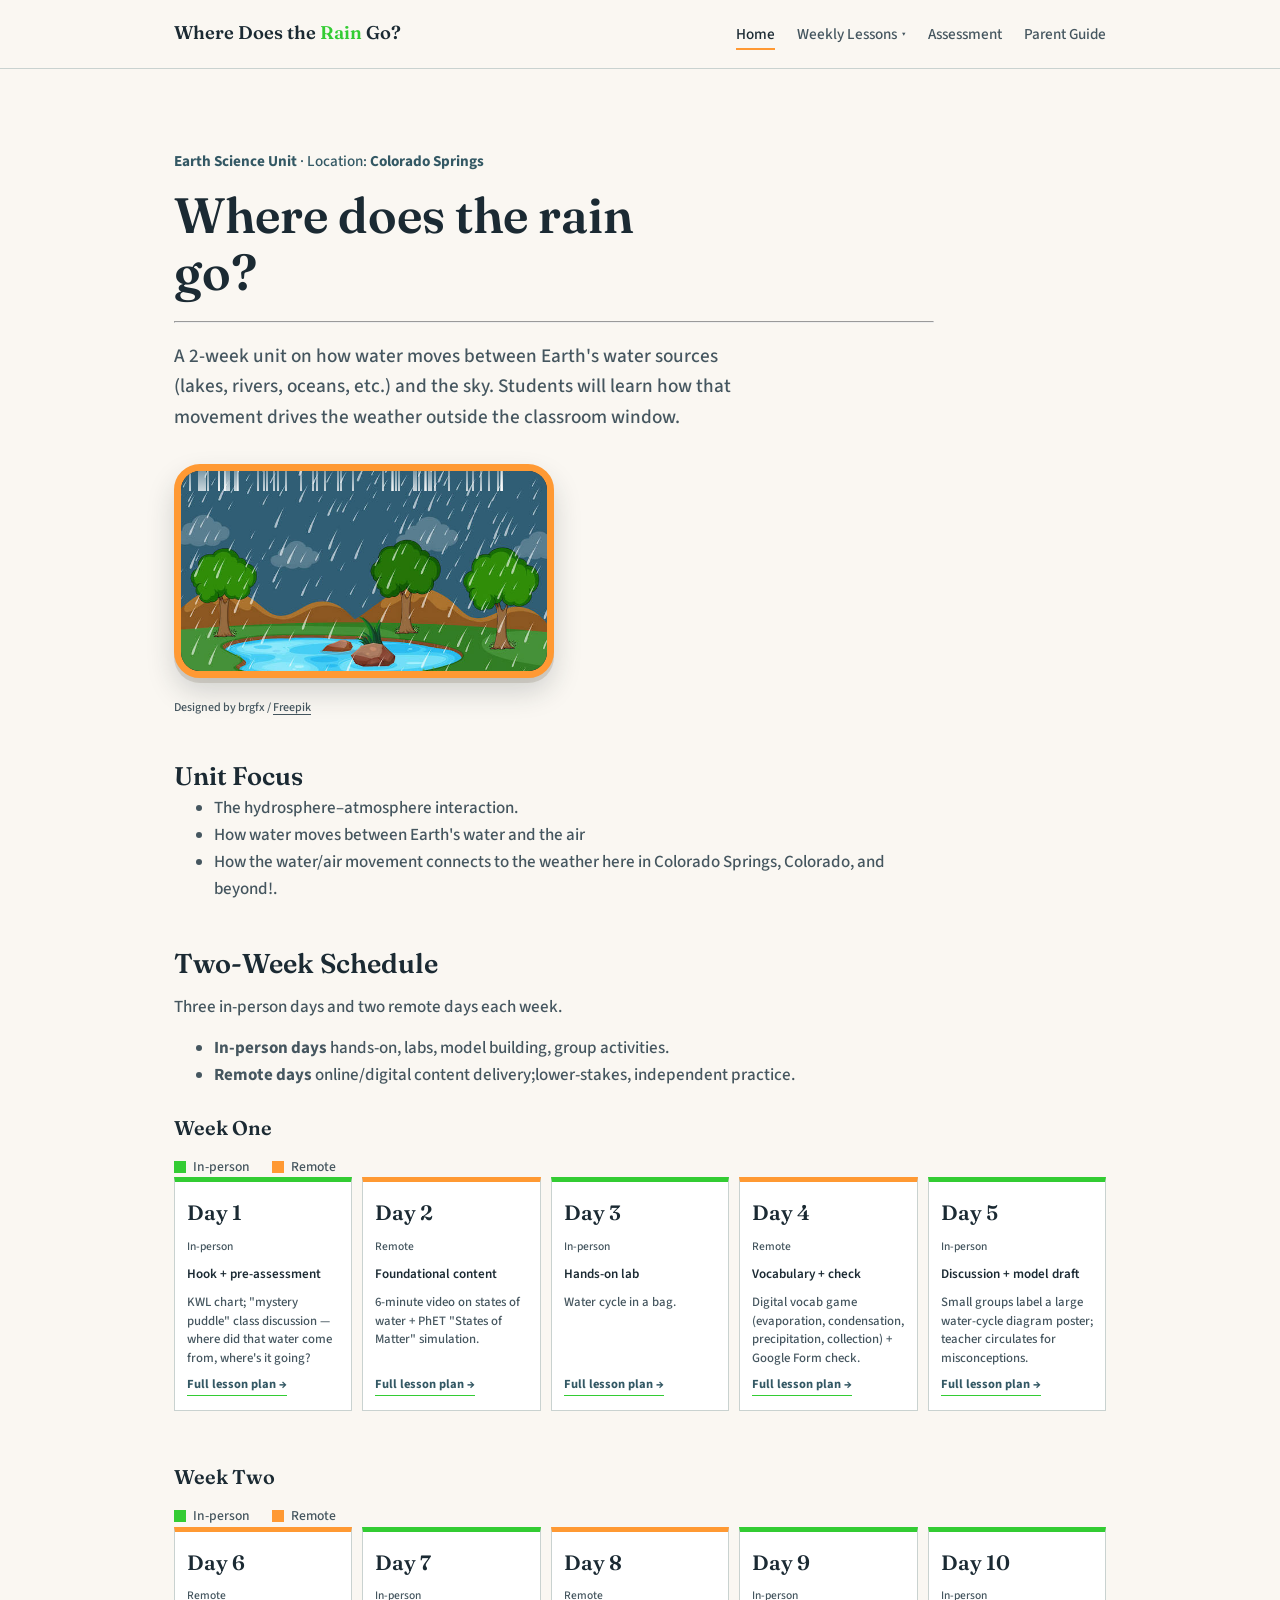
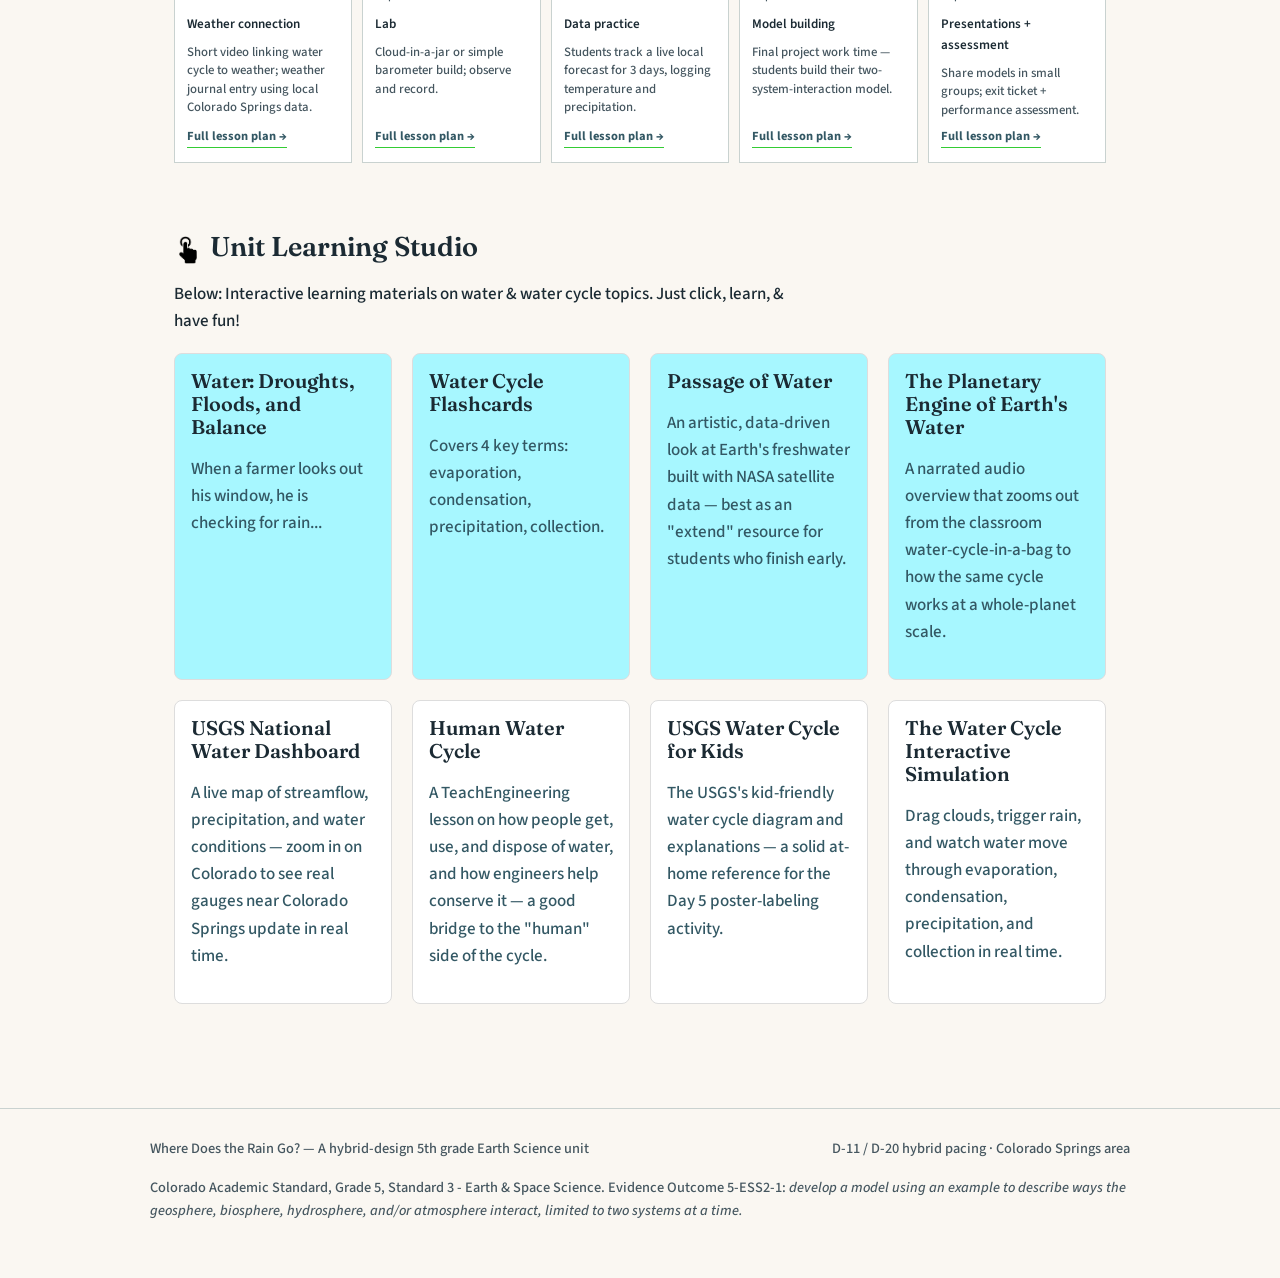
==== index.html @ 2dbe8daa "Update index.html" ====
<!DOCTYPE html>
<html lang="en">
<head>
<meta charset="UTF-8">
<meta name="viewport" content="width=device-width, initial-scale=1.0">
<title>Where Does the Rain Go? · 5th Grade Earth Science Unit</title>
<meta name="description" content="A two-week hybrid 5th grade Earth science unit on the water cycle and weather, built for Colorado Springs classrooms.">
<link rel="stylesheet" href="style.css">
</head>
<body>

<header class="site-header">
  <div class="wrap">
    <a class="mark" href="index.html">Where Does the <span>Rain</span> Go?</a>
    <nav class="site-nav">
      <a href="index.html" aria-current="page">Home</a>
      <details class="nav-dropdown">
        <summary>Weekly Lessons</summary>
        <div class="dropdown-menu">
          <a href="day1-lesson.html">Day 1</a>
          <a href="day2-lesson.html">Day 2</a>
          <a href="day3-lesson.html">Day 3</a>
          <a href="day4-lesson.html">Day 4</a>
          <a href="day5-lesson.html">Day 5</a>
          <a href="day6-lesson.html">Day 6</a>
          <a href="day7-lesson.html">Day 7</a>
          <a href="day8-lesson.html">Day 8</a>
          <a href="day9-lesson.html">Day 9</a>
          <a href="day10-lesson.html">Day 10</a>
        </div>
      </details>
      <a href="assessment.html">Assessment</a>
      <a href="parent-guide.html">Parent Guide</a>
    </nav>
  </div>
</header>
<main>
  <div class="hero">
    <p class="eyebrow"><b>Earth Science Unit</b> · Location: <b>Colorado Springs</b></p>
    <h1>Where does the rain go?</h1><hr>
    <p class="lede">A 2-week unit on how water moves between Earth's water sources (lakes, rivers, oceans, etc.) and the sky. Students will learn how that movement drives the weather outside the classroom window.</p>
  </div>
  <div class="hero-flex">
    <div class="rain-scene" role="img" aria-label="Illustration of a rainy pond scene with trees">
      <img src="assets/rain-pond-scene.jpg" alt="Illustration of rain falling over a pond surrounded by trees and hills">
      <div class="drops">
        <span class="drop" style="left:32.4%; animation-duration:0.93s; animation-delay:0.3s;"></span>
        <span class="drop" style="left:7.2%; animation-duration:0.78s; animation-delay:1.07s;"></span>
        <span class="drop" style="left:5.8%; animation-duration:0.62s; animation-delay:1.01s;"></span>
        <span class="drop" style="left:43.4%; animation-duration:0.65s; animation-delay:0.14s;"></span>
        <span class="drop" style="left:42.5%; animation-duration:0.66s; animation-delay:1.65s;"></span>
        <span class="drop" style="left:22.3%; animation-duration:1.07s; animation-delay:1.25s;"></span>
        <span class="drop" style="left:57.7%; animation-duration:1.09s; animation-delay:0.79s;"></span>
        <span class="drop" style="left:4.7%; animation-duration:0.74s; animation-delay:1.72s;"></span>
        <span class="drop" style="left:14.4%; animation-duration:0.75s; animation-delay:0.24s;"></span>
        <span class="drop" style="left:81.6%; animation-duration:0.89s; animation-delay:0.36s;"></span>
        <span class="drop" style="left:63.9%; animation-duration:0.87s; animation-delay:0.74s;"></span>
        <span class="drop" style="left:6.3%; animation-duration:0.7s; animation-delay:0.12s;"></span>
        <span class="drop" style="left:68.0%; animation-duration:0.76s; animation-delay:0.86s;"></span>
        <span class="drop" style="left:58.6%; animation-duration:0.75s; animation-delay:0.91s;"></span>
        <span class="drop" style="left:79.4%; animation-duration:0.72s; animation-delay:1.4s;"></span>
        <span class="drop" style="left:57.4%; animation-duration:1.04s; animation-delay:1.05s;"></span>
        <span class="drop" style="left:72.9%; animation-duration:1.09s; animation-delay:0.58s;"></span>
        <span class="drop" style="left:11.8%; animation-duration:0.98s; animation-delay:0.84s;"></span>
        <span class="drop" style="left:15.2%; animation-duration:0.62s; animation-delay:0.98s;"></span>
        <span class="drop" style="left:66.8%; animation-duration:0.89s; animation-delay:1.53s;"></span>
        <span class="drop" style="left:87.5%; animation-duration:0.95s; animation-delay:0.63s;"></span>
        <span class="drop" style="left:59.4%; animation-duration:0.83s; animation-delay:1.16s;"></span>
        <span class="drop" style="left:84.0%; animation-duration:0.84s; animation-delay:1.89s;"></span>
        <span class="drop" style="left:66.4%; animation-duration:0.95s; animation-delay:0.12s;"></span>
        <span class="drop" style="left:64.7%; animation-duration:1.01s; animation-delay:1.99s;"></span>
        <span class="drop" style="left:28.5%; animation-duration:0.93s; animation-delay:0.77s;"></span>
        <span class="drop" style="left:2.3%; animation-duration:0.68s; animation-delay:0.92s;"></span>
        <span class="drop" style="left:11.7%; animation-duration:0.98s; animation-delay:0.12s;"></span>
        <span class="drop" style="left:12.9%; animation-duration:0.8s; animation-delay:0.5s;"></span>
        <span class="drop" style="left:87.1%; animation-duration:0.82s; animation-delay:0.16s;"></span>
        <span class="drop" style="left:54.9%; animation-duration:1.01s; animation-delay:1.77s;"></span>
        <span class="drop" style="left:86.4%; animation-duration:0.81s; animation-delay:0.56s;"></span>
        <span class="drop" style="left:35.9%; animation-duration:1.08s; animation-delay:1.77s;"></span>
        <span class="drop" style="left:15.1%; animation-duration:0.72s; animation-delay:0.35s;"></span>
        <span class="drop" style="left:23.3%; animation-duration:0.89s; animation-delay:0.97s;"></span>
        <span class="drop" style="left:26.3%; animation-duration:0.81s; animation-delay:0.01s;"></span>
        <span class="drop" style="left:36.9%; animation-duration:1.08s; animation-delay:1.13s;"></span>
        <span class="drop" style="left:69.0%; animation-duration:0.91s; animation-delay:1.03s;"></span>
        <span class="drop" style="left:67.6%; animation-duration:1.05s; animation-delay:0.11s;"></span>
        <span class="drop" style="left:78.0%; animation-duration:1.0s; animation-delay:1.75s;"></span>
        <span class="drop" style="left:39.2%; animation-duration:0.65s; animation-delay:0.8s;"></span>
        <span class="drop" style="left:63.4%; animation-duration:0.63s; animation-delay:0.12s;"></span>
        <span class="drop" style="left:20.9%; animation-duration:0.77s; animation-delay:0.32s;"></span>
        <span class="drop" style="left:5.3%; animation-duration:0.68s; animation-delay:0.0s;"></span>
        <span class="drop" style="left:10.1%; animation-duration:0.61s; animation-delay:0.73s;"></span>
        <span class="drop" style="left:87.4%; animation-duration:0.67s; animation-delay:1.23s;"></span>
        <span class="drop" style="left:25.2%; animation-duration:0.78s; animation-delay:0.69s;"></span>
        <span class="drop" style="left:12.3%; animation-duration:1.1s; animation-delay:1.7s;"></span>
        <span class="drop" style="left:46.6%; animation-duration:0.64s; animation-delay:0.97s;"></span>
        <span class="drop" style="left:10.2%; animation-duration:0.73s; animation-delay:0.69s;"></span>
      </div>
    </div>
    <p class="scene-credit">Designed by brgfx / <a href="https://www.freepik.com" target="_blank" rel="noopener">Freepik</a></p>

<div class="focus-content">
  <h2>Unit Focus</h2>
  <ul class="section-lede">
    <li>The hydrosphere–atmosphere interaction.</li>
    <li>How water moves between Earth's water and the air</li>
    <li>How the water/air movement connects to the weather here in Colorado Springs, Colorado, and beyond!.</li>
  </ul>
</div>
  <section id="schedule">
    <h2>Two-Week Schedule</h2>
    <div class="focus-content">
  <p class="section-lede">Three in-person days and two remote days each week.</p>
  <ul class="section-lede">
    <li><strong>In-person days</strong> hands-on, labs, model building, group activities.</li>
    <li><strong>Remote days</strong> online/digital content delivery;lower-stakes, independent practice.</li>
  </ul>
</div>
    <div class="weeks">
      <div><br>
       <h3>Week One</h3>
                  <div class="legend">
           <span><span class="swatch in-person"></span> In-person</span>
           <span><span class="swatch remote"></span> Remote</span>
          </div>
        <div class="week-row">
          <div class="day-card in-person">
            <span class="day-num">Day 1</span>
            <span class="day-mode">In-person</span>
            <span class="day-focus">Hook + pre-assessment</span>
            <span class="day-activity">KWL chart; "mystery puddle" class discussion — where did that water come from, where's it going?</span>
            <a class="day-link" href="day1-lesson.html"><b>Full lesson plan →</b></a>
          </div>

          <div class="day-card remote">
            <span class="day-num">Day 2</span>
            <span class="day-mode">Remote</span>
            <span class="day-focus">Foundational content</span>
            <span class="day-activity">6-minute video on states of water + PhET "States of Matter" simulation.</span>
            <a class="day-link" href="day2-lesson.html"><b>Full lesson plan →</b></a>
          </div>

          <div class="day-card in-person">
            <span class="day-num">Day 3</span>
            <span class="day-mode">In-person</span>
            <span class="day-focus">Hands-on lab</span>
            <span class="day-activity">Water cycle in a bag.</span>
            <a class="day-link" href="day3-lesson.html"><b>Full lesson plan →</b></a>
          </div>

          <div class="day-card remote">
            <span class="day-num">Day 4</span>
            <span class="day-mode">Remote</span>
            <span class="day-focus">Vocabulary + check</span>
            <span class="day-activity">Digital vocab game (evaporation, condensation, precipitation, collection) + Google Form check.</span>
            <a class="day-link" href="day4-lesson.html"><b>Full lesson plan →</b></a>
          </div>

          <div class="day-card in-person">
            <span class="day-num">Day 5</span>
            <span class="day-mode">In-person</span>
            <span class="day-focus">Discussion + model draft</span>
            <span class="day-activity">Small groups label a large water-cycle diagram poster; teacher circulates for misconceptions.</span>
            <a class="day-link" href="day5-lesson.html"><b>Full lesson plan →</b></a>
          </div>
        </div>
      </div>
      <div><br>
       <h3>Week Two</h3>
                  <div class="legend">
           <span><span class="swatch in-person"></span> In-person</span>
           <span><span class="swatch remote"></span> Remote</span>
          </div>
        <div class="week-row">
          <div class="day-card remote">
            <span class="day-num">Day 6</span>
            <span class="day-mode">Remote</span>
            <span class="day-focus">Weather connection</span>
            <span class="day-activity">Short video linking water cycle to weather; weather journal entry using local Colorado Springs data.</span>
            <a class="day-link" href="day6-lesson.html"><b>Full lesson plan →</b></a>
          </div>

          <div class="day-card in-person">
            <span class="day-num">Day 7</span>
            <span class="day-mode">In-person</span>
            <span class="day-focus">Lab</span>
            <span class="day-activity">Cloud-in-a-jar or simple barometer build; observe and record.</span>
            <a class="day-link" href="day7-lesson.html"><b>Full lesson plan →</b></a>
          </div>

          <div class="day-card remote">
            <span class="day-num">Day 8</span>
            <span class="day-mode">Remote</span>
            <span class="day-focus">Data practice</span>
            <span class="day-activity">Students track a live local forecast for 3 days, logging temperature and precipitation.</span>
            <a class="day-link" href="day8-lesson.html"><b>Full lesson plan →</b></a>
          </div>

          <div class="day-card in-person">
            <span class="day-num">Day 9</span>
            <span class="day-mode">In-person</span>
            <span class="day-focus">Model building</span>
            <span class="day-activity">Final project work time — students build their two-system-interaction model.</span>
            <a class="day-link" href="day9-lesson.html"><b>Full lesson plan →</b></a>
          </div>

          <div class="day-card in-person">
            <span class="day-num">Day 10</span>
            <span class="day-mode">In-person</span>
            <span class="day-focus">Presentations + assessment</span>
            <span class="day-activity">Share models in small groups; exit ticket + performance assessment.</span>
            <a class="day-link" href="day10-lesson.html"><b>Full lesson plan →</b></a>
          </div>
        </div>
      </div>
    </div>
  </section>
  <section>
<h2><img src="assets/icons8-interactive-67.png" alt="" width="28" height="28" style="vertical-align:middle; margin-right:8px;">Unit Learning Studio</h2>
<p>Below: Interactive learning materials on water & water cycle topics. Just click, learn, & have fun!</p> 
  <div class="card-grid" style="margin-top:18px;">  
    <a class="card" href="https://artsandculture.google.com/story/xQWBUJYaNHGDDA" target="_blank" rel="noopener" style="text-decoration:none; background:#A7F7FF;">
      <h3>Water: Droughts, Floods, and Balance</h3>
      <p>When a farmer looks out his window, he is checking for rain...</p>
    </a>
    <a class="card" href="https://notebooklm.link.google/dUeSIVWXXrp4" target="_blank" rel="noopener" style="text-decoration:none; background:#A7F7FF;">
      <h3>Water Cycle Flashcards</h3>
      <p>Covers 4 key terms: evaporation, condensation, precipitation, collection.</p>
    </a>
    <a class="card" href="https://artsandculture.google.com/experiment/passage-of-water/dAElpEyEjuE9XQ?hl=en" target="_blank" rel="noopener" style="text-decoration:none; background:#A7F7FF;">
      <h3>Passage of Water</h3>
      <p>An artistic, data-driven look at Earth's freshwater built with NASA satellite data — best as an "extend" resource for students who finish early.</p>
    </a>
    <a class="card" href="https://notebooklm.link.google/iQnkqJPyMonR" target="_blank" rel="noopener" style="text-decoration:none; background:#A7F7FF;">
     <h3>The Planetary Engine of Earth's Water</h3>
     <p>A narrated audio overview that zooms out from the classroom water-cycle-in-a-bag to how the same cycle works at a whole-planet scale.</p>
    </a>
    <a class="card" href="https://dashboard.waterdata.usgs.gov/" target="_blank" rel="noopener" style="text-decoration:none; background:;">
      <h3>USGS National Water Dashboard</h3>
      <p>A live map of streamflow, precipitation, and water conditions — zoom in on Colorado to see real gauges near Colorado Springs update in real time.</p>
    </a>
        <a class="card" href="https://www.teachengineering.org/lessons/cub_humanwatercycle_lesson01" target="_blank" rel="noopener" style="text-decoration:none; background:;">
      <h3>Human Water Cycle</h3>
      <p>A TeachEngineering lesson on how people get, use, and dispose of water, and how engineers help conserve it — a good bridge to the "human" side of the cycle.</p>
    </a>
        <a class="card" href="https://water.usgs.gov/edu/watercycle-kids-beg.html" target="_blank" rel="noopener" style="text-decoration:none; background:;">
      <h3>USGS Water Cycle for Kids</h3>
      <p>The USGS's kid-friendly water cycle diagram and explanations — a solid at-home reference for the Day 5 poster-labeling activity.</p>
    </a>
        <a class="card" href="https://kiwibee.io/en/simulations/the-water-cycle-simulation" target="_blank" rel="noopener" style="text-decoration:none; background:;">
      <h3>The Water Cycle Interactive Simulation</h3>
      <p>Drag clouds, trigger rain, and watch water move through evaporation, condensation, precipitation, and collection in real time.</p>
    </a>
  </div>
</section>
</main>
<footer class="site-footer">
  <div class="wrap">
    <span>Where Does the Rain Go? — A hybrid-design 5th grade Earth Science unit</span>
    <span>D-11 / D-20 hybrid pacing · Colorado Springs area</span>
    <span>Colorado Academic Standard, Grade 5, Standard 3 - Earth & Space Science. Evidence Outcome 5-ESS2-1: <i>develop a model using an example to describe ways the geosphere, biosphere, hydrosphere, and/or atmosphere interact, limited to two systems at a time.</span>
  </div>
</footer>
</body>
</html>
---- style.css ----
@import url('https://fonts.googleapis.com/css2?family=Fraunces:opsz,wght@9..144,400;9..144,500;9..144,600;9..144,700&family=Source+Sans+3:wght@400;500;600;700&display=swap');

:root {
  --ink: #1B2A33;
  --ink-soft: #45565f;
  --paper: #FAF7F2;
  --paper-raised: #FFFFFF;
  --rain: #33cc33;
  --rain-deep: #335864;
  --sun: #ff9933;
  --soil: #6B5842;
  --line: #C9D2D0;
  --max: 760px;
}

* { box-sizing: border-box; }

html { scroll-behavior: smooth; }

body {
  margin: 0;
  background: var(--paper);
  color: var(--ink);
  font-family: 'Source Sans 3', system-ui, sans-serif;
  font-size: 17px;
  font-weight: 500;
  line-height: 1.6;
  -webkit-font-smoothing: antialiased;
}

h1, h2, h3, .display {
  font-family: 'Fraunces', Georgia, serif;
  font-weight: 600;
  line-height: 1.15;
  color: var(--ink);
  margin: 0 0 0.4em;
}

a { color: var(--rain-deep); text-decoration-thickness: 1px; text-underline-offset: 3px; }
a:hover { color: var(--sun); }
a:focus-visible, button:focus-visible { outline: 2px solid var(--rain); outline-offset: 3px; }

p { max-width: 68ch; }

/* ---- Site chrome ---- */
.site-header {
  border-bottom: 1px solid var(--line);
  background: var(--paper);
  position: sticky;
  top: 0;
  z-index: 10;
}
.site-header .wrap {
  max-width: 980px;
  margin: 0 auto;
  padding: 18px 24px;
  display: flex;
  align-items: baseline;
  justify-content: space-between;
  gap: 24px;
  flex-wrap: wrap;
}
.site-header .mark {
  font-family: 'Fraunces', serif;
  font-weight: 600;
  font-size: 1.15rem;
  color: var(--ink);
  text-decoration: none;
}
.site-header .mark:hover { color: var(--ink); }
.site-header .mark span { color: var(--rain); }
.site-nav { display: flex; gap: 22px; flex-wrap: wrap; }
.site-nav a {
  font-size: 0.95rem;
  color: var(--ink-soft);
  text-decoration: none;
  border-bottom: 2px solid transparent;
  padding-bottom: 2px;
}
.site-nav a:hover, .site-nav a[aria-current="page"] {
  color: var(--ink);
  border-bottom-color: var(--sun);
}

.nav-dropdown {
  position: relative;
}
.nav-dropdown summary {
  font-size: 0.95rem;
  color: var(--ink-soft);
  cursor: pointer;
  list-style: none;
  border-bottom: 2px solid transparent;
  padding-bottom: 2px;
  display: flex;
  align-items: center;
  gap: 5px;
}
.nav-dropdown summary::-webkit-details-marker { display: none; }
.nav-dropdown summary::after {
  content: "▾";
  font-size: 0.7rem;
  color: var(--ink-soft);
}
.nav-dropdown:hover summary,
.nav-dropdown[open] summary {
  color: var(--ink);
  border-bottom-color: var(--sun);
}
.nav-dropdown .dropdown-menu {
  position: absolute;
  top: calc(100% + 10px);
  left: 0;
  background: var(--paper-raised);
  border: 1px solid var(--line);
  min-width: 180px;
  padding: 8px 0;
  box-shadow: 0 6px 18px rgba(27,42,51,0.12);
  z-index: 20;
}
.nav-dropdown .dropdown-menu a {
  display: block;
  padding: 8px 16px;
  font-size: 0.9rem;
  color: var(--ink-soft);
  text-decoration: none;
  border-bottom: none;
}
.nav-dropdown .dropdown-menu a:hover,
.nav-dropdown .dropdown-menu a[aria-current="page"] {
  color: var(--ink);
  background: var(--paper);
}

main { max-width: 980px; margin: 0 auto; padding: 0 24px; }

.site-footer {
  border-top: 1px solid var(--line);
  margin-top: 80px;
  padding: 28px 24px 40px;
}
.site-footer .wrap {
  max-width: 980px;
  margin: 0 auto;
  display: flex;
  justify-content: space-between;
  gap: 16px;
  flex-wrap: wrap;
  font-size: 0.9rem;
  color: var(--ink-soft);
}

/* ---- Hero ---- */
.hero {
  padding: 64px 0 40px;
  max-width: var(--max);
}
.hero .eyebrow {
  color: var(--rain-deep);
  font-size: 0.95rem;
  margin-bottom: 14px;
}
.hero h1 {
  font-size: clamp(2.1rem, 4.5vw, 3.1rem);
  max-width: 14ch;
}
.hero .lede {
  font-size: 1.2rem;
  color: var(--ink-soft);
  max-width: 56ch;
  margin-top: 18px;
}
.standard {
  margin-top: 28px;
  padding: 16px 20px;
  background: var(--paper-raised);
  border-left: 3px solid var(--rain);
  max-width: 60ch;
  font-size: 0.98rem;
  color: var(--ink-soft);
}
.standard strong { color: var(--ink); }

/* ---- Rain scene banner ---- */
.hero + .rain-scene {
  margin-top: -28px;
}
.hero-flex {
  display: flex;
  flex-direction: column;
  gap: 20px;
  max-width: 980px;
  margin-top: -28px;
}
.hero-flex .rain-scene {
  max-width: 380px;
  margin: 0;
}
.hero-flex .focus-content {
  padding-top: 6px;
}
.hero-flex .focus-content > *:last-child {
  margin-bottom: 0;
}
.rain-scene {
  position: relative;
  width: 100%;
  max-width: var(--max);
  aspect-ratio: 16 / 9;
  overflow: hidden;
  margin: 0 0 12px;
  background: #1B2A33;
  border-radius: 26px;
  border: 7px solid var(--sun);
  box-shadow:
    0 5px 0 rgba(107, 88, 66, 0.18),
    0 14px 28px rgba(27, 42, 51, 0.18);
}
.rain-scene img {
  position: absolute;
  inset: 0;
  width: 100%;
  height: 100%;
  object-fit: cover;
  display: block;
}
.rain-scene .drops {
  position: absolute;
  inset: 0;
  pointer-events: none;
}
.rain-scene .drop {
  position: absolute;
  top: -10%;
  width: 2px;
  height: 40px;
  background: linear-gradient(to bottom, rgba(255,255,255,0), rgba(255,255,255,0.75));
  animation-name: fall;
  animation-timing-function: linear;
  animation-iteration-count: infinite;
}
@keyframes fall {
  0%   { transform: translateY(-10%); opacity: 0; }
  10%  { opacity: 1; }
  100% { transform: translateY(650%); opacity: 0.4; }
}
.scene-credit {
  font-size: 0.75rem;
  color: var(--ink-soft);
  margin: 0 0 1.6em;
}
.scene-credit a { color: var(--ink-soft); }

@media (prefers-reduced-motion: reduce) {
  .rain-scene .drop { animation: none; opacity: 0; }
}

/* ---- Section ---- */
section { padding: 24px 0; }
section h2 { font-size: 1.7rem; margin-bottom: 0.6em; }
.section-lede {
  color: var(--ink-soft);
  max-width: 80ch; /* was 60ch */
  margin-top: -0.4em;
  margin-bottom: 1.2em;
}
@media (max-width: 600px) {
  section {
    padding: 20px 16px;
    margin: 0;
  }
  .hero {
    padding: 32px 0 20px;
  }
  .weeks {
    gap: 16px;
  }
}
/* ---- Toolkit strip ---- */
.toolkit {
  display: flex;
  align-items: center;
  gap: 16px;
  padding: 18px 22px;
  background: var(--paper-raised);
  border: 1px solid var(--line);
  max-width: 62ch;
  flex-wrap: wrap;
}
.toolkit .label { font-size: 0.85rem; color: var(--ink-soft); }
.toolkit strong { font-family: 'Fraunces', serif; font-weight: 600; }

/* ---- Two-week schedule strip ---- */
.weeks { display: flex; flex-direction: column; gap: 28px; }
.week-label {
  font-family: 'Fraunces', serif;
  font-size: 0.95rem;
  color: var(--rain-deep);
  margin-bottom: 10px;
}
.week-row {
  display: grid;
  grid-template-columns: repeat(5, 1fr);
  gap: 10px;
}
.day-card {
  border: 1px solid var(--line);
  background: var(--paper-raised);
  padding: 14px 12px;
  min-height: 148px;
  display: flex;
  flex-direction: column;
  gap: 8px;
  position: relative;
}
.day-card.in-person { border-top: 5px solid var(--rain); }
.day-card.remote { border-top: 5px solid var(--sun); }
.day-num {
  font-family: 'Fraunces', serif;
  font-size: 1.3rem;
  font-weight: 600;
}
.day-mode {
  font-size: 0.72rem;
  color: var(--ink-soft);
  text-transform: none;
}
.day-focus { font-size: 0.82rem; font-weight: 600; }
.day-activity { font-size: 0.8rem; color: var(--ink-soft); line-height: 1.45; }
.day-card a.day-link {
  margin-top: auto;
  font-size: 0.78rem;
  text-decoration: none;
  color: var(--rain-deep);
  border-bottom: 1px solid var(--rain);
  width: fit-content;
}
.legend { display: flex; gap: 22px; margin-top: 16px; font-size: 0.85rem; color: var(--ink-soft); }
.legend span { display: inline-flex; align-items: center; gap: 7px; }
.legend .swatch { width: 12px; height: 12px; display: inline-block; }
.legend .swatch.in-person { background: var(--rain); }
.legend .swatch.remote { background: var(--sun); }

@media (max-width: 760px) {
  .week-row { grid-template-columns: 1fr 1fr; }
}
@media (max-width: 460px) {
  .week-row { grid-template-columns: 1fr; }
}

/* ---- Cards / grid ---- */
.card {
  display: block;
  padding: 16px;
  border: 1px solid var(--border-color, #ddd);
  border-radius: 8px;
  background: var(--card-bg, #fff);
}
.card-grid {
  display: grid;
  grid-template-columns: repeat(4, 1fr);
  gap: 20px;
}

@media (max-width: 900px) {
  .card-grid {
    grid-template-columns: repeat(2, 1fr);
  }
}

@media (max-width: 500px) {
  .card-grid {
    grid-template-columns: 1fr;
  }
}

/* ---- Video embed ---- */
.video-embed {
  position: relative;
  width: 100%;
  max-width: 560px;
  aspect-ratio: 16 / 9;
}
.video-embed iframe {
  position: absolute;
  inset: 0;
  width: 100%;
  height: 100%;
  border: 0;
}

/* ---- Tables ---- */
table { width: 100%; border-collapse: collapse; margin: 1.2em 0; }
th, td {
  text-align: left;
  padding: 10px 12px;
  border-bottom: 1px solid var(--line);
  font-size: 0.94rem;
  vertical-align: top;
}
th { font-family: 'Fraunces', serif; font-weight: 600; color: var(--ink); background: transparent; border-bottom: 2px solid var(--ink); }
tbody tr:hover { background: rgba(75,123,140,0.06); }

/* ---- Lesson plan specifics ---- */
.meta-row { display: flex; gap: 28px; flex-wrap: wrap; margin: 22px 0 8px; }
.meta-row div { font-size: 0.9rem; }
.meta-row .k { color: var(--ink-soft); display: block; margin-bottom: 2px; }
.meta-row .v { font-family: 'Fraunces', serif; font-weight: 600; font-size: 1.05rem; }

.timing-list { list-style: none; margin: 0; padding: 0; }
.timing-list li {
  display: grid;
  grid-template-columns: 74px 1fr;
  gap: 16px;
  padding: 12px 0;
  border-bottom: 1px solid var(--line);
}
.timing-list .time { color: var(--rain-deep); font-weight: 600; font-size: 0.88rem; }

.steps { padding-left: 0; list-style: none; counter-reset: step; }
.steps li {
  counter-increment: step;
  position: relative;
  padding-left: 42px;
  margin-bottom: 18px;
}
.steps li::before {
  content: counter(step);
  position: absolute;
  left: 0; top: 0;
  width: 28px; height: 28px;
  border: 1px solid var(--rain);
  color: var(--rain-deep);
  font-family: 'Fraunces', serif;
  font-weight: 600;
  font-size: 0.9rem;
  display: flex; align-items: center; justify-content: center;
}
.steps strong { color: var(--ink); }

.callout {
  background: var(--paper-raised);
  border: 1px solid var(--line);
  border-left: 3px solid var(--soil);
  padding: 18px 20px;
  margin: 1.4em 0;
}
.callout h3 { font-size: 1rem; margin-bottom: 0.5em; }
.callout ul { margin: 0; padding-left: 20px; font-size: 0.94rem; }
.callout li { margin-bottom: 8px; }

/* ---- Rubric ---- */
.rubric-table th, .rubric-table td { font-size: 0.88rem; }
.rubric-table th.score { text-align: center; }
.rubric-table td.score-cell { text-align: left; }
.score-pill {
  display: inline-block;
  font-size: 0.72rem;
  font-weight: 600;
  color: var(--rain-deep);
  margin-bottom: 4px;
}

/* ---- Parent guide ---- */
.home-day {
  display: flex;
  gap: 18px;
  padding: 18px 0;
  border-bottom: 1px solid var(--line);
}
.home-day .badge {
  flex: 0 0 auto;
  width: 62px; height: 62px;
  border: 1px solid var(--sun);
  color: var(--soil);
  display: flex; align-items: center; justify-content: center;
  font-family: 'Fraunces', serif;
  font-weight: 600;
  font-size: 0.95rem;
  text-align: center;
  line-height: 1.1;
}
.home-day h3 { font-size: 1.02rem; margin-bottom: 4px; }
.home-day p { font-size: 0.92rem; color: var(--ink-soft); margin: 0; }

.print-note { font-size: 0.85rem; color: var(--ink-soft); margin-top: 6px; }

@media print {
  .site-header, .site-footer, .no-print { display: none !important; }
  body { background: #fff; }
  a { color: inherit; text-decoration: none; }
}
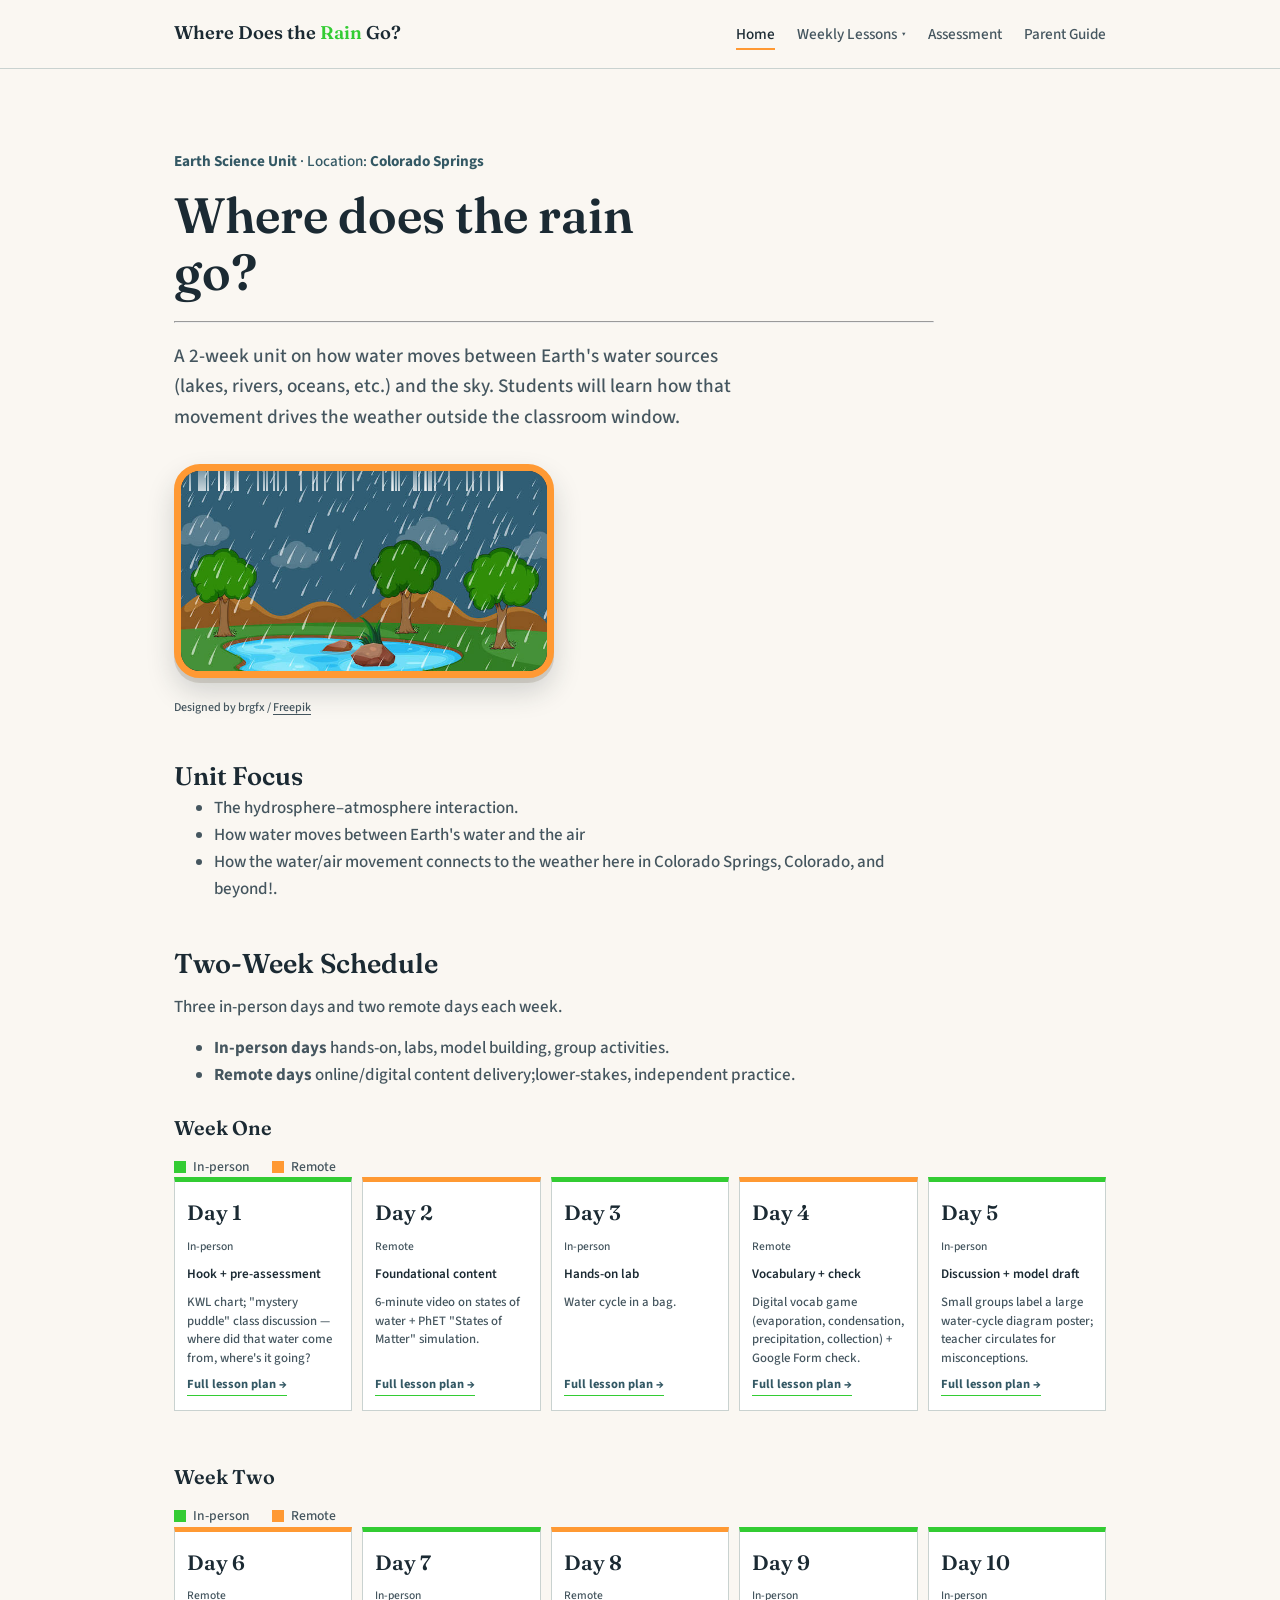
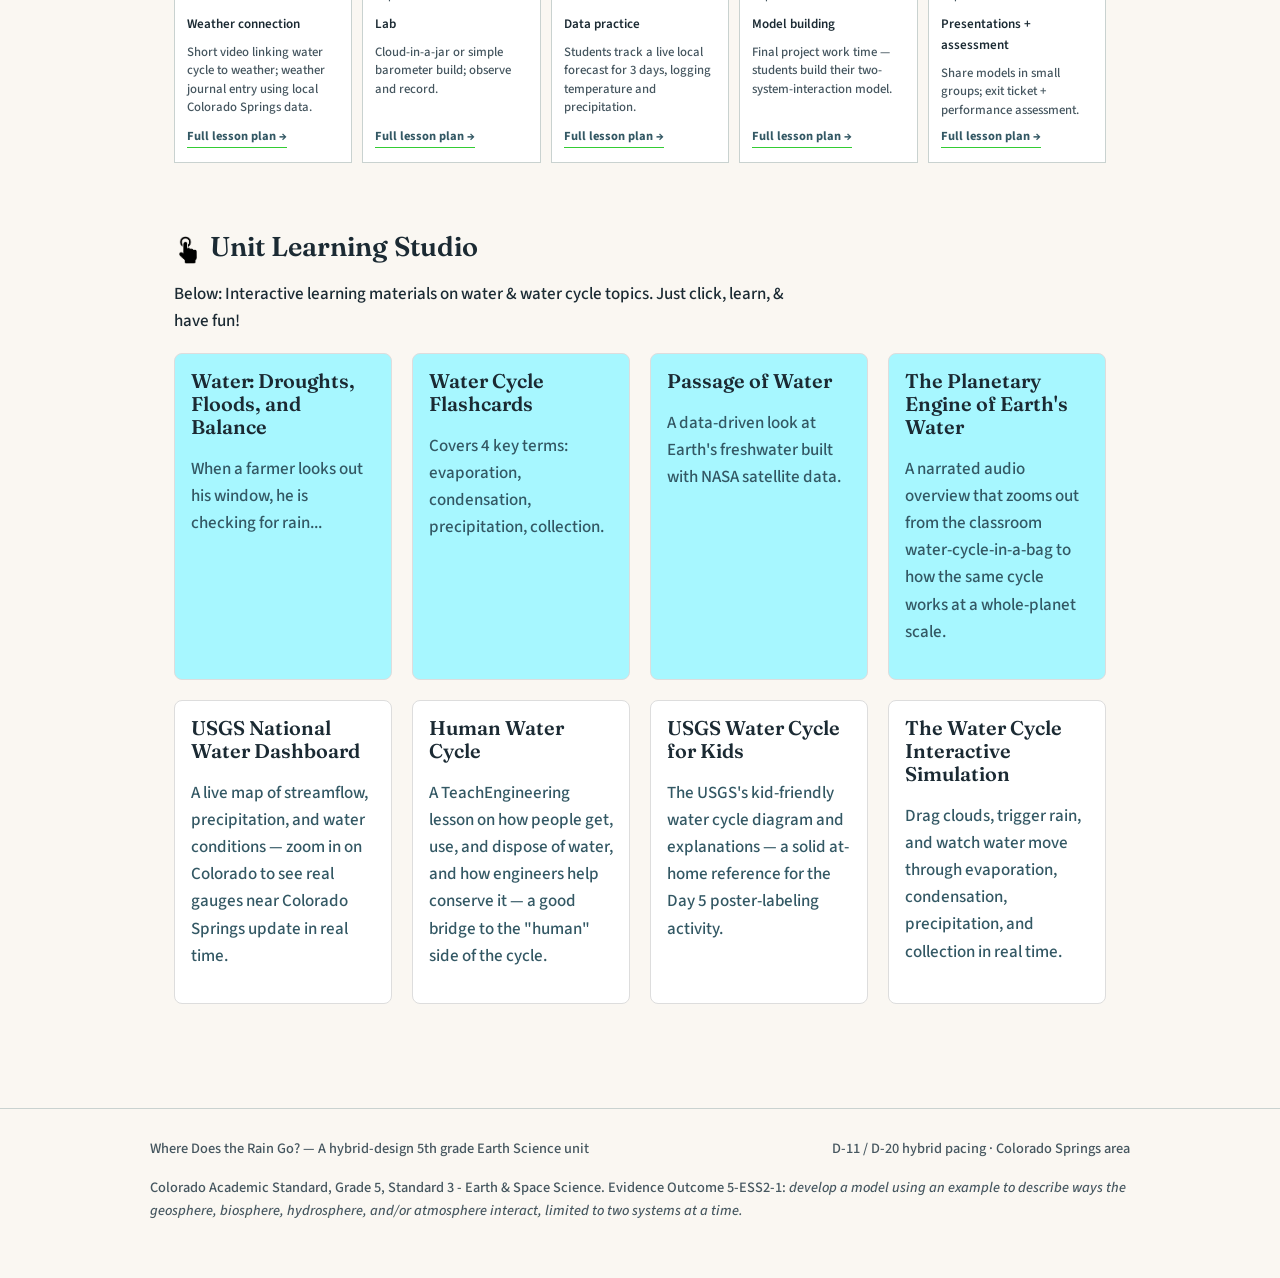
==== commit 4c011ee7: "Update index.html" ====
--- a/index.html
+++ b/index.html
@@ -228,7 +228,7 @@
     </a>
     <a class="card" href="https://artsandculture.google.com/experiment/passage-of-water/dAElpEyEjuE9XQ?hl=en" target="_blank" rel="noopener" style="text-decoration:none; background:#A7F7FF;">
       <h3>Passage of Water</h3>
-      <p>An artistic, data-driven look at Earth's freshwater built with NASA satellite data — best as an "extend" resource for students who finish early.</p>
+      <p>A data-driven look at Earth's freshwater built with NASA satellite data.</p>
     </a>
     <a class="card" href="https://notebooklm.link.google/iQnkqJPyMonR" target="_blank" rel="noopener" style="text-decoration:none; background:#A7F7FF;">
      <h3>The Planetary Engine of Earth's Water</h3>
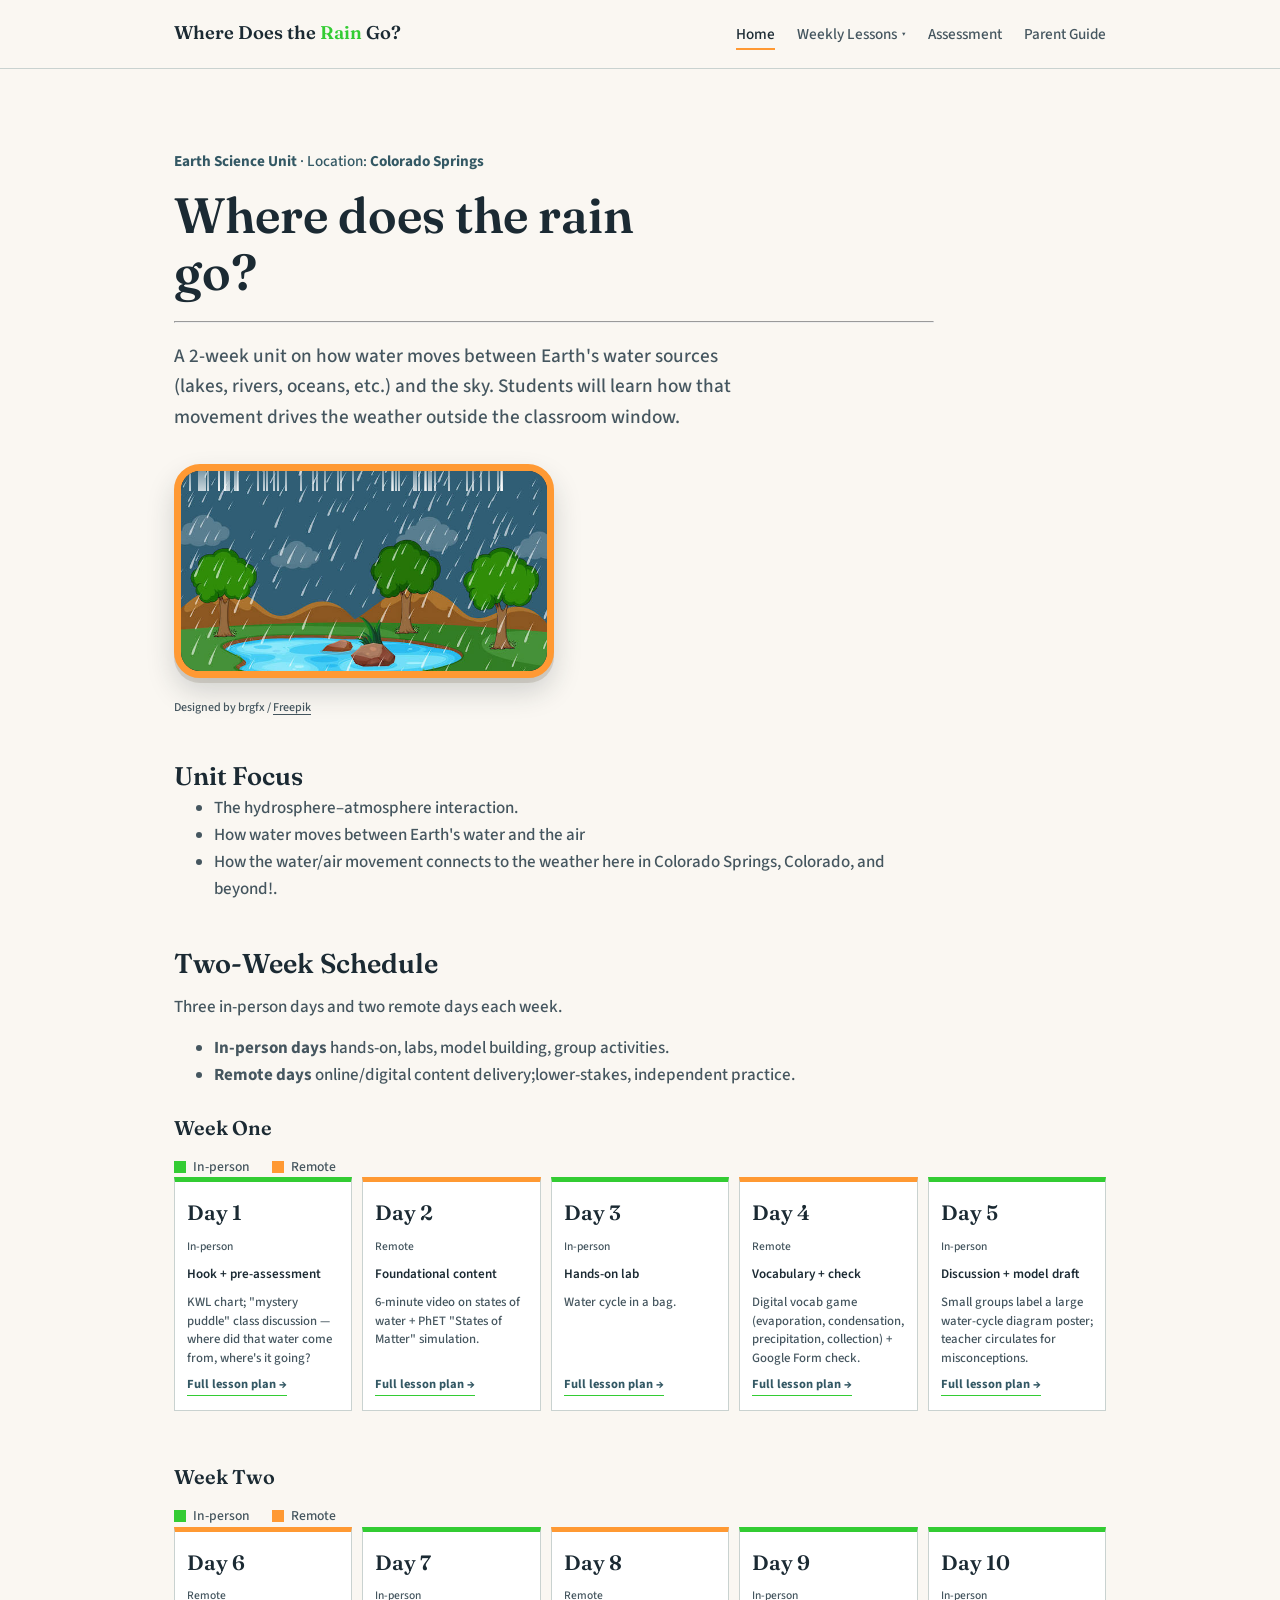
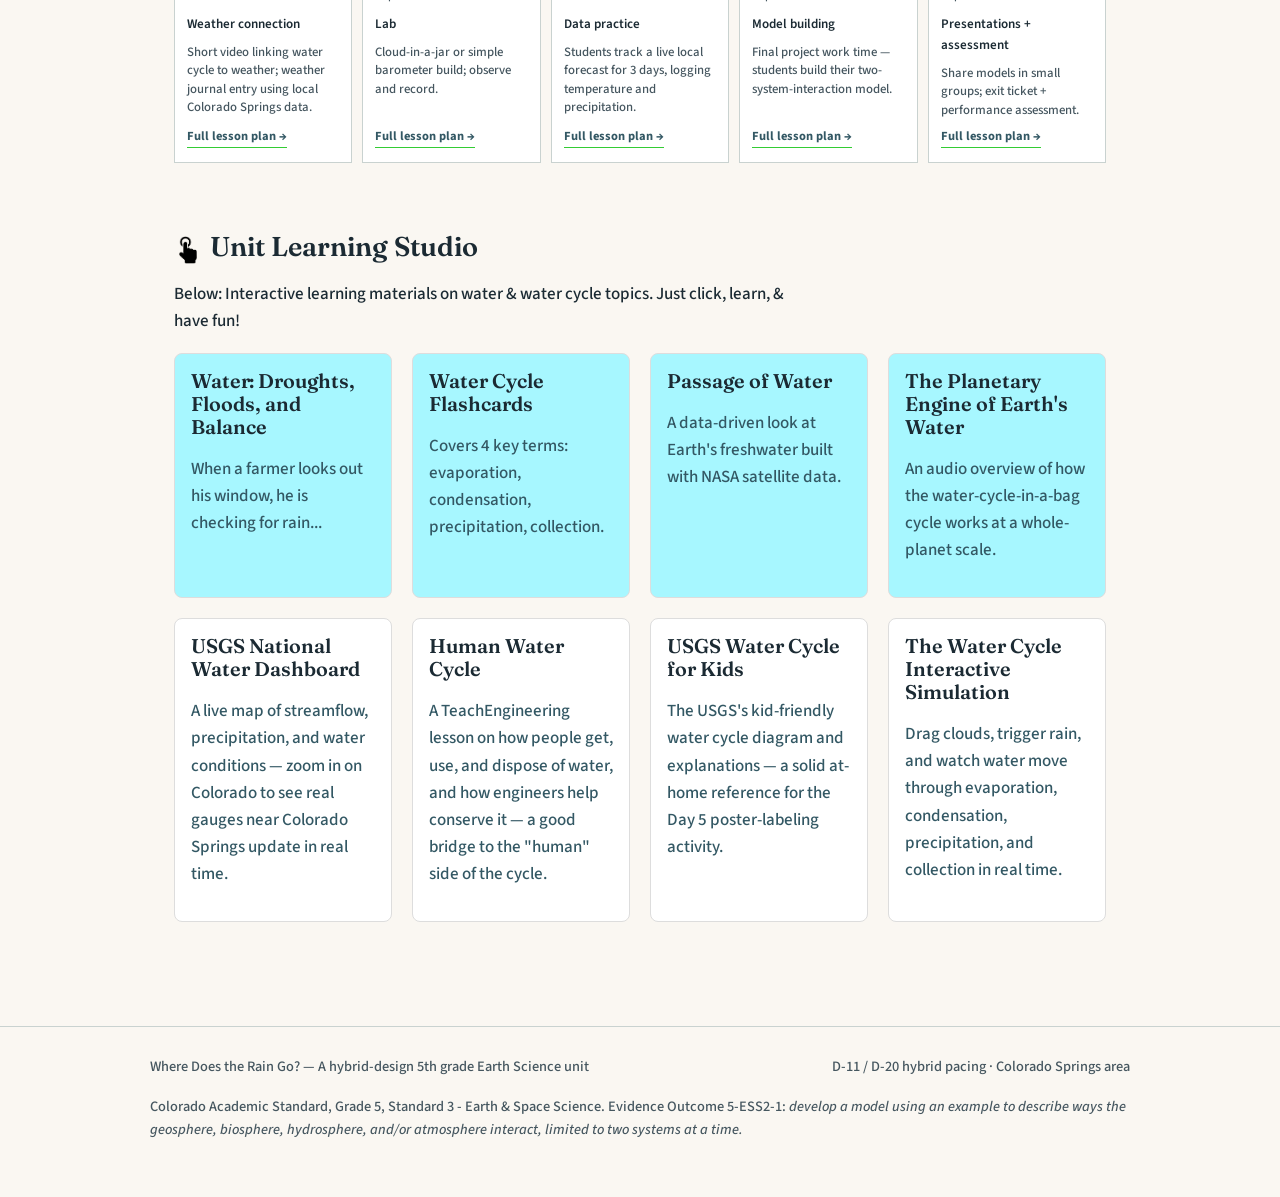
==== commit b5ee96a5: "Update index.html" ====
--- a/index.html
+++ b/index.html
@@ -232,7 +232,7 @@
     </a>
     <a class="card" href="https://notebooklm.link.google/iQnkqJPyMonR" target="_blank" rel="noopener" style="text-decoration:none; background:#A7F7FF;">
      <h3>The Planetary Engine of Earth's Water</h3>
-     <p>A narrated audio overview that zooms out from the classroom water-cycle-in-a-bag to how the same cycle works at a whole-planet scale.</p>
+     <p>An audio overview of how the water-cycle-in-a-bag cycle works at a whole-planet scale.</p>
     </a>
     <a class="card" href="https://dashboard.waterdata.usgs.gov/" target="_blank" rel="noopener" style="text-decoration:none; background:;">
       <h3>USGS National Water Dashboard</h3>
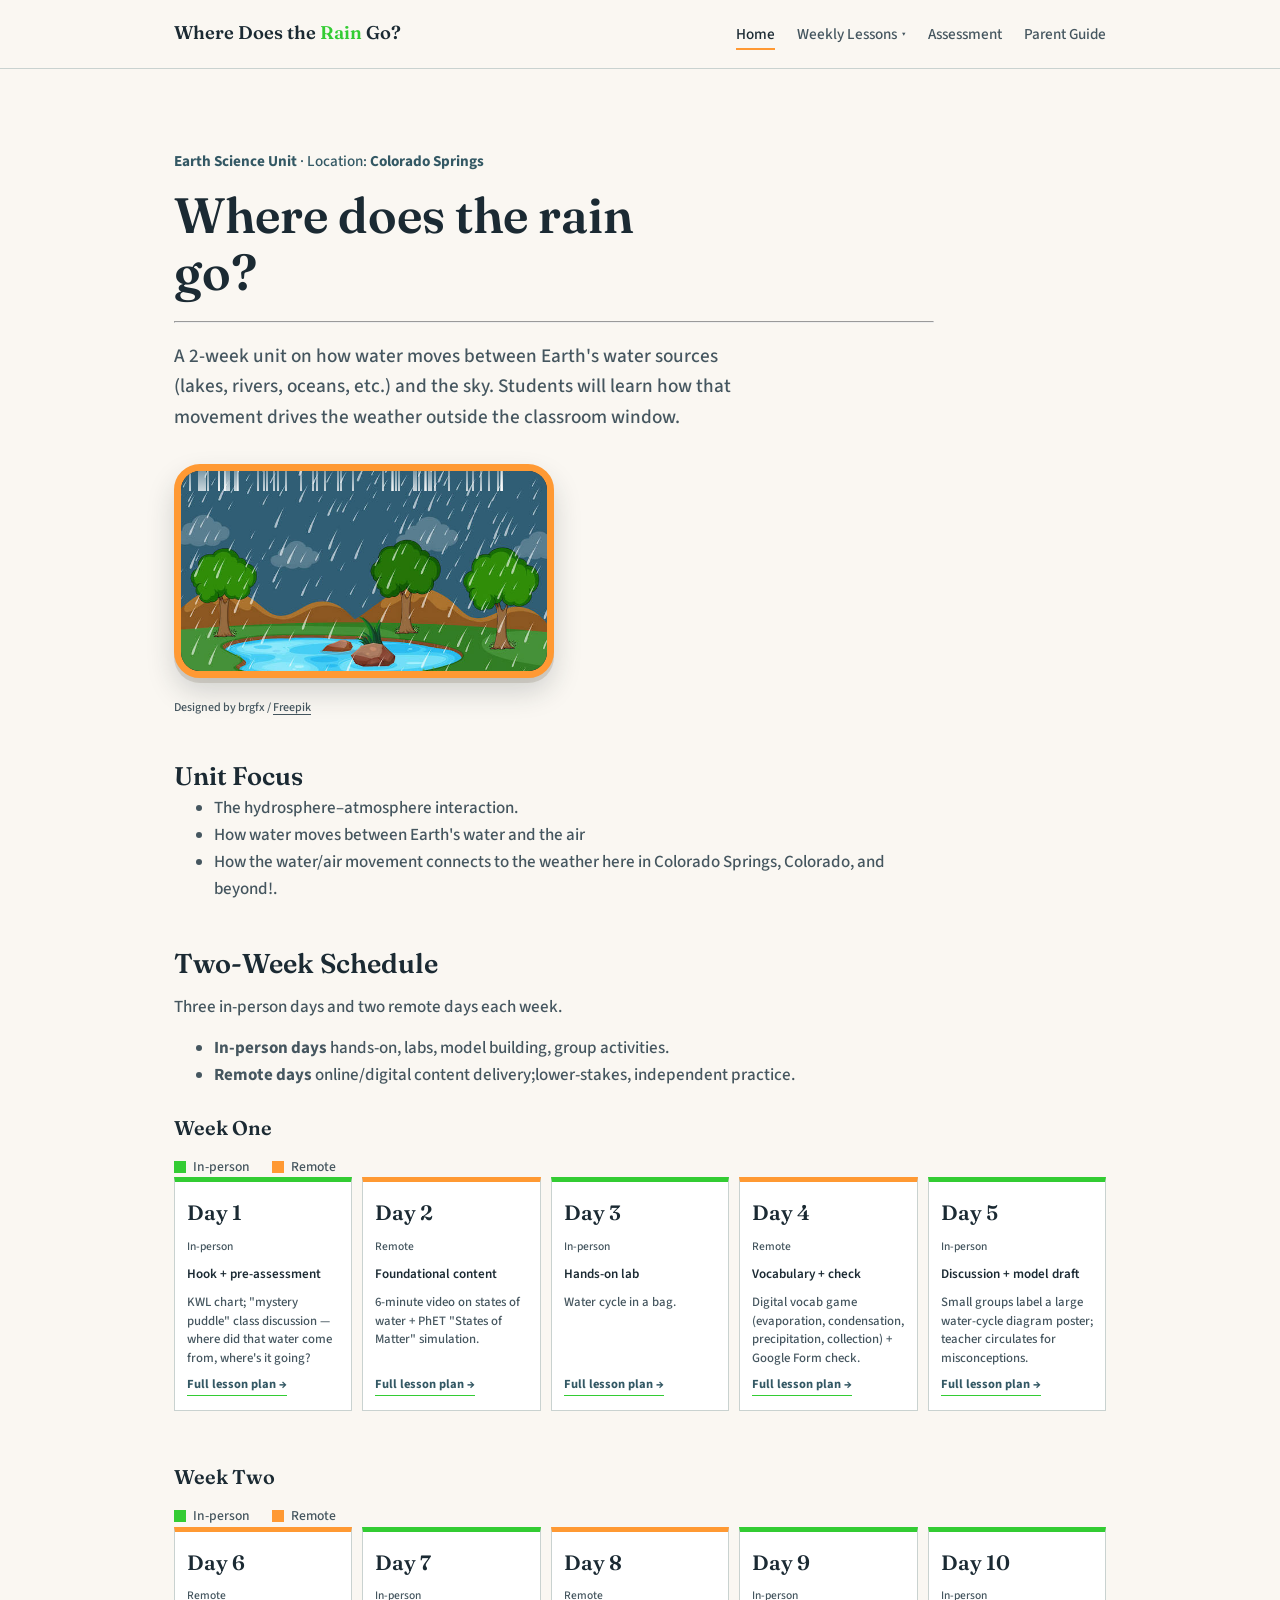
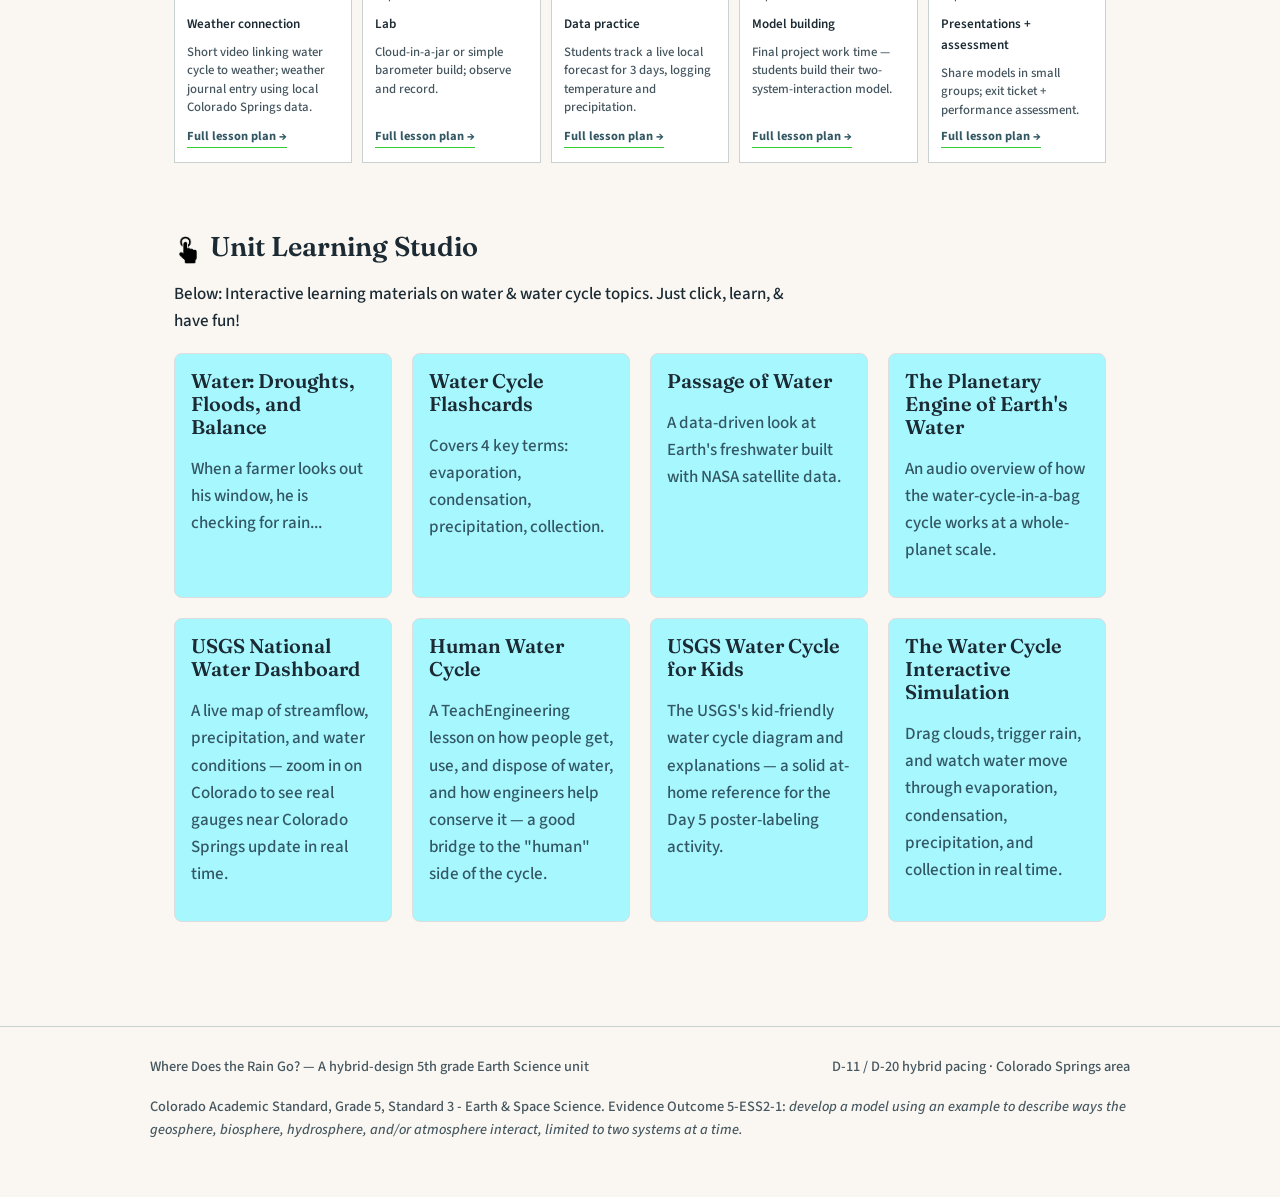
==== commit 225db60e: "Update index.html" ====
--- a/index.html
+++ b/index.html
@@ -234,19 +234,19 @@
      <h3>The Planetary Engine of Earth's Water</h3>
      <p>An audio overview of how the water-cycle-in-a-bag cycle works at a whole-planet scale.</p>
     </a>
-    <a class="card" href="https://dashboard.waterdata.usgs.gov/" target="_blank" rel="noopener" style="text-decoration:none; background:;">
+    <a class="card" href="https://dashboard.waterdata.usgs.gov/" target="_blank" rel="noopener" style="text-decoration:none; background:#A7F7FF;">
       <h3>USGS National Water Dashboard</h3>
       <p>A live map of streamflow, precipitation, and water conditions — zoom in on Colorado to see real gauges near Colorado Springs update in real time.</p>
     </a>
-        <a class="card" href="https://www.teachengineering.org/lessons/cub_humanwatercycle_lesson01" target="_blank" rel="noopener" style="text-decoration:none; background:;">
+        <a class="card" href="https://www.teachengineering.org/lessons/cub_humanwatercycle_lesson01" target="_blank" rel="noopener" style="text-decoration:none; background:#A7F7FF;">
       <h3>Human Water Cycle</h3>
       <p>A TeachEngineering lesson on how people get, use, and dispose of water, and how engineers help conserve it — a good bridge to the "human" side of the cycle.</p>
     </a>
-        <a class="card" href="https://water.usgs.gov/edu/watercycle-kids-beg.html" target="_blank" rel="noopener" style="text-decoration:none; background:;">
+        <a class="card" href="https://water.usgs.gov/edu/watercycle-kids-beg.html" target="_blank" rel="noopener" style="text-decoration:none; background:#A7F7FF;">
       <h3>USGS Water Cycle for Kids</h3>
       <p>The USGS's kid-friendly water cycle diagram and explanations — a solid at-home reference for the Day 5 poster-labeling activity.</p>
     </a>
-        <a class="card" href="https://kiwibee.io/en/simulations/the-water-cycle-simulation" target="_blank" rel="noopener" style="text-decoration:none; background:;">
+        <a class="card" href="https://kiwibee.io/en/simulations/the-water-cycle-simulation" target="_blank" rel="noopener" style="text-decoration:none; background:#A7F7FF;">
       <h3>The Water Cycle Interactive Simulation</h3>
       <p>Drag clouds, trigger rain, and watch water move through evaporation, condensation, precipitation, and collection in real time.</p>
     </a>
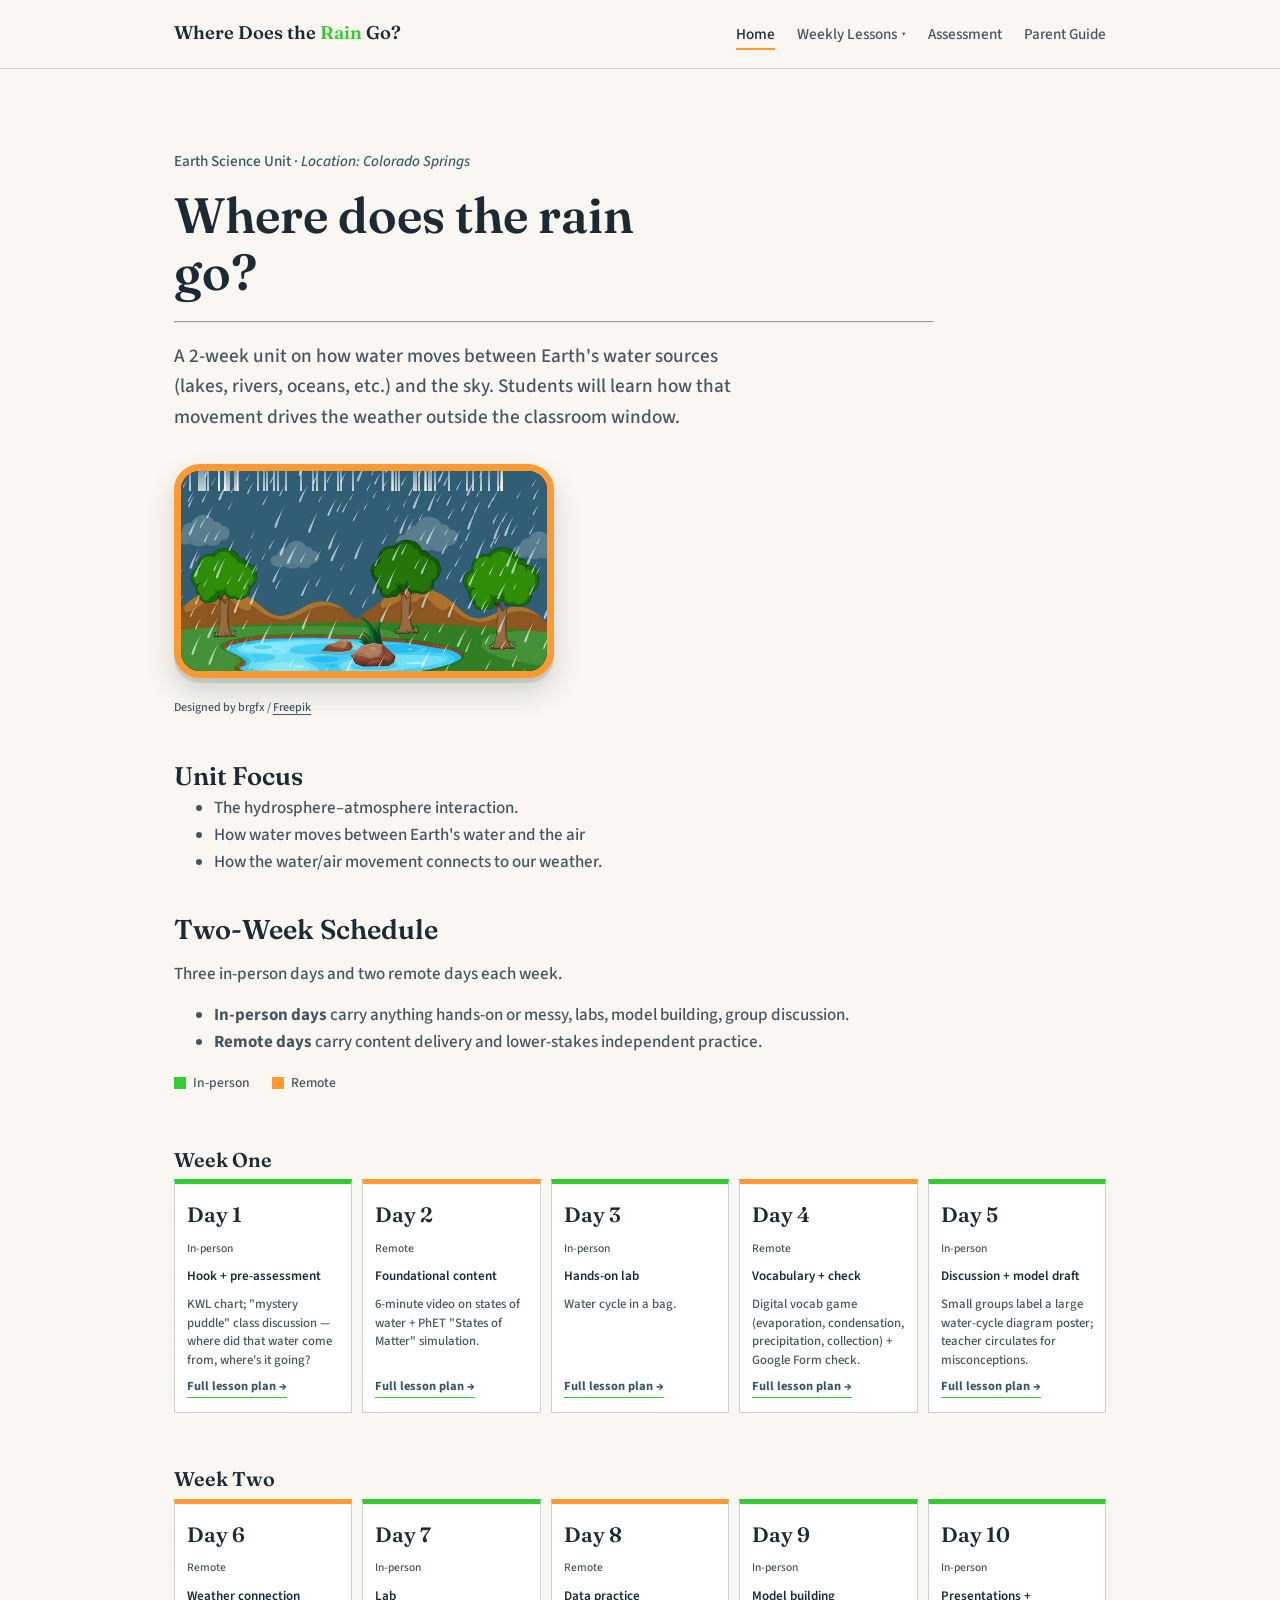
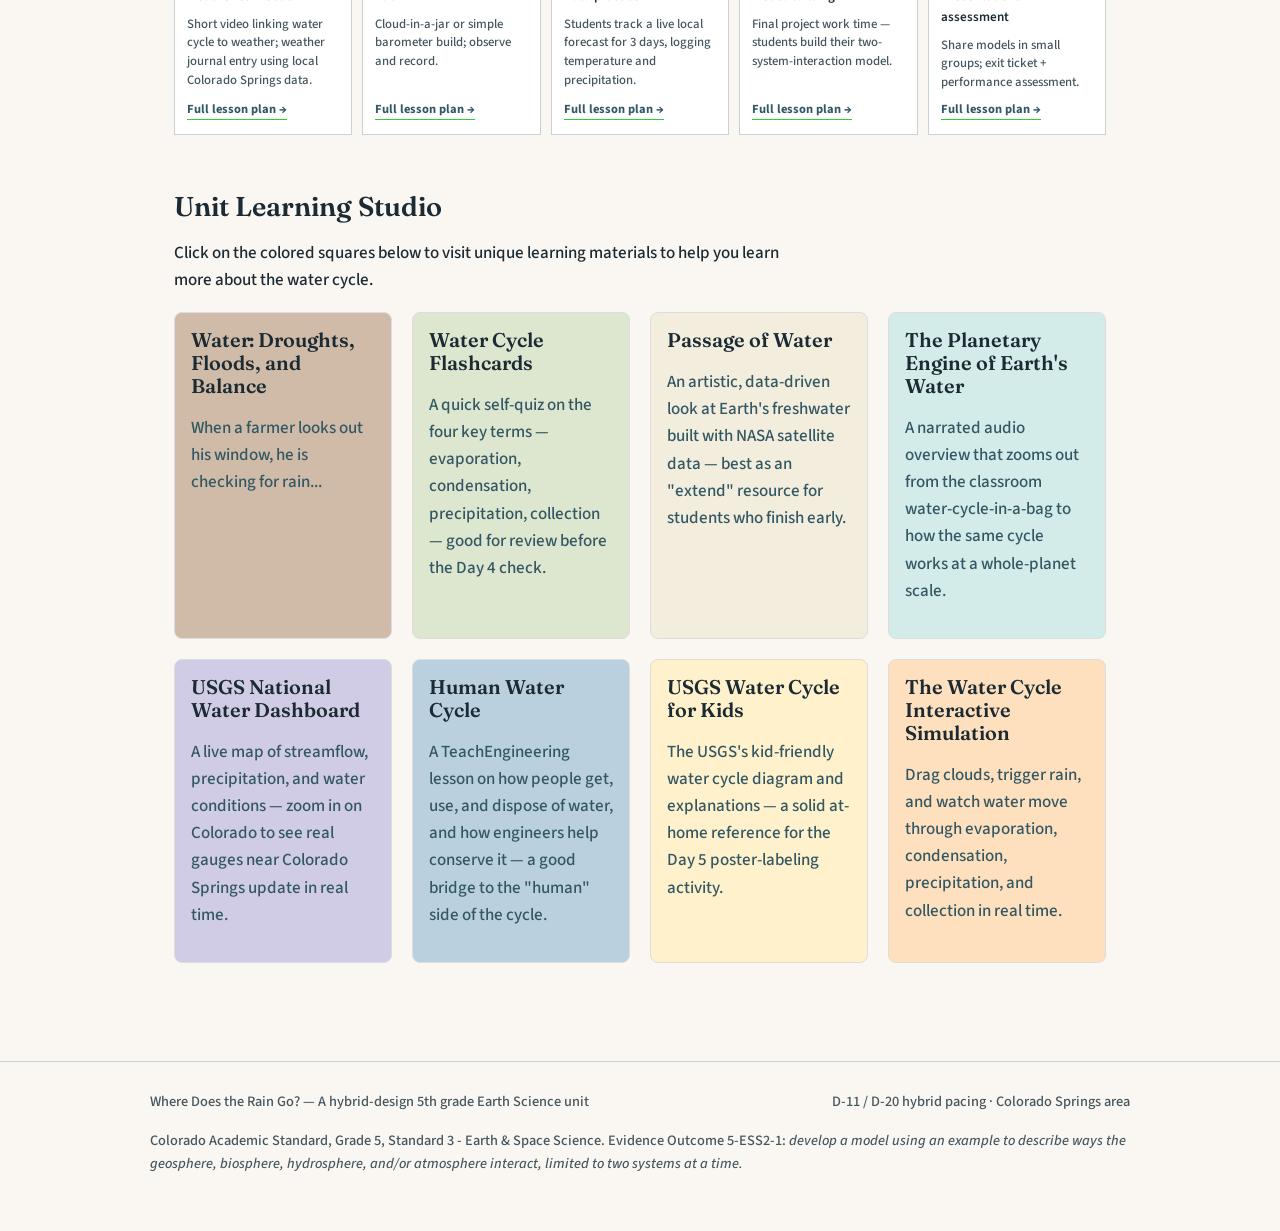
==== commit 8678b4d4: "Add files via upload" ====
--- a/index.html
+++ b/index.html
@@ -36,7 +36,7 @@
 </header>
 <main>
   <div class="hero">
-    <p class="eyebrow"><b>Earth Science Unit</b> · Location: <b>Colorado Springs</b></p>
+    <p class="eyebrow">Earth Science Unit · <em>Location: Colorado Springs</em></p>
     <h1>Where does the rain go?</h1><hr>
     <p class="lede">A 2-week unit on how water moves between Earth's water sources (lakes, rivers, oceans, etc.) and the sky. Students will learn how that movement drives the weather outside the classroom window.</p>
   </div>
@@ -103,25 +103,27 @@
   <ul class="section-lede">
     <li>The hydrosphere–atmosphere interaction.</li>
     <li>How water moves between Earth's water and the air</li>
-    <li>How the water/air movement connects to the weather here in Colorado Springs, Colorado, and beyond!.</li>
+    <li>How the water/air movement connects to our weather.</li>
   </ul>
 </div>
+ 
   <section id="schedule">
     <h2>Two-Week Schedule</h2>
     <div class="focus-content">
   <p class="section-lede">Three in-person days and two remote days each week.</p>
   <ul class="section-lede">
-    <li><strong>In-person days</strong> hands-on, labs, model building, group activities.</li>
-    <li><strong>Remote days</strong> online/digital content delivery;lower-stakes, independent practice.</li>
+    <li><strong>In-person days</strong> carry anything hands-on or messy, labs, model building, group discussion.</li>
+    <li><strong>Remote days</strong> carry content delivery and lower-stakes independent practice.</li>
   </ul>
 </div>
-    <div class="weeks">
-      <div><br>
-       <h3>Week One</h3>
-                  <div class="legend">
+          <div class="legend">
            <span><span class="swatch in-person"></span> In-person</span>
            <span><span class="swatch remote"></span> Remote</span>
           </div>
+    
+    <div class="weeks">
+      <div><br><br>
+       <h3>Week One</h3>
         <div class="week-row">
           <div class="day-card in-person">
             <span class="day-num">Day 1</span>
@@ -164,12 +166,9 @@
           </div>
         </div>
       </div>
+
       <div><br>
        <h3>Week Two</h3>
-                  <div class="legend">
-           <span><span class="swatch in-person"></span> In-person</span>
-           <span><span class="swatch remote"></span> Remote</span>
-          </div>
         <div class="week-row">
           <div class="day-card remote">
             <span class="day-num">Day 6</span>
@@ -215,38 +214,38 @@
     </div>
   </section>
   <section>
-<h2><img src="assets/icons8-interactive-67.png" alt="" width="28" height="28" style="vertical-align:middle; margin-right:8px;">Unit Learning Studio</h2>
-<p>Below: Interactive learning materials on water & water cycle topics. Just click, learn, & have fun!</p> 
+  <h2>Unit Learning Studio</h2>
+  <p>Click on the colored squares below to visit unique learning materials to help you learn more about the water cycle.</p>
   <div class="card-grid" style="margin-top:18px;">  
-    <a class="card" href="https://artsandculture.google.com/story/xQWBUJYaNHGDDA" target="_blank" rel="noopener" style="text-decoration:none; background:#A7F7FF;">
+    <a class="card" href="https://artsandculture.google.com/story/xQWBUJYaNHGDDA" target="_blank" rel="noopener" style="text-decoration:none; background:#CFBBA8;">
       <h3>Water: Droughts, Floods, and Balance</h3>
       <p>When a farmer looks out his window, he is checking for rain...</p>
     </a>
-    <a class="card" href="https://notebooklm.link.google/dUeSIVWXXrp4" target="_blank" rel="noopener" style="text-decoration:none; background:#A7F7FF;">
+    <a class="card" href="https://notebooklm.link.google/dUeSIVWXXrp4" target="_blank" rel="noopener" style="text-decoration:none; background:#DDE6CF;">
       <h3>Water Cycle Flashcards</h3>
-      <p>Covers 4 key terms: evaporation, condensation, precipitation, collection.</p>
-    </a>
-    <a class="card" href="https://artsandculture.google.com/experiment/passage-of-water/dAElpEyEjuE9XQ?hl=en" target="_blank" rel="noopener" style="text-decoration:none; background:#A7F7FF;">
+      <p>A quick self-quiz on the four key terms — evaporation, condensation, precipitation, collection — good for review before the Day 4 check.</p>
+    </a>
+    <a class="card" href="https://artsandculture.google.com/experiment/passage-of-water/dAElpEyEjuE9XQ?hl=en" target="_blank" rel="noopener" style="text-decoration:none; background:#F2EDDC;">
       <h3>Passage of Water</h3>
-      <p>A data-driven look at Earth's freshwater built with NASA satellite data.</p>
-    </a>
-    <a class="card" href="https://notebooklm.link.google/iQnkqJPyMonR" target="_blank" rel="noopener" style="text-decoration:none; background:#A7F7FF;">
+      <p>An artistic, data-driven look at Earth's freshwater built with NASA satellite data — best as an "extend" resource for students who finish early.</p>
+    </a>
+    <a class="card" href="https://notebooklm.link.google/iQnkqJPyMonR" target="_blank" rel="noopener" style="text-decoration:none; background:#D3EBE9;">
      <h3>The Planetary Engine of Earth's Water</h3>
-     <p>An audio overview of how the water-cycle-in-a-bag cycle works at a whole-planet scale.</p>
-    </a>
-    <a class="card" href="https://dashboard.waterdata.usgs.gov/" target="_blank" rel="noopener" style="text-decoration:none; background:#A7F7FF;">
+     <p>A narrated audio overview that zooms out from the classroom water-cycle-in-a-bag to how the same cycle works at a whole-planet scale.</p>
+    </a>
+    <a class="card" href="https://dashboard.waterdata.usgs.gov/" target="_blank" rel="noopener" style="text-decoration:none; background:#D0CCE5;">
       <h3>USGS National Water Dashboard</h3>
       <p>A live map of streamflow, precipitation, and water conditions — zoom in on Colorado to see real gauges near Colorado Springs update in real time.</p>
     </a>
-        <a class="card" href="https://www.teachengineering.org/lessons/cub_humanwatercycle_lesson01" target="_blank" rel="noopener" style="text-decoration:none; background:#A7F7FF;">
+        <a class="card" href="https://www.teachengineering.org/lessons/cub_humanwatercycle_lesson01" target="_blank" rel="noopener" style="text-decoration:none; background:#BAD0DE;">
       <h3>Human Water Cycle</h3>
       <p>A TeachEngineering lesson on how people get, use, and dispose of water, and how engineers help conserve it — a good bridge to the "human" side of the cycle.</p>
     </a>
-        <a class="card" href="https://water.usgs.gov/edu/watercycle-kids-beg.html" target="_blank" rel="noopener" style="text-decoration:none; background:#A7F7FF;">
+        <a class="card" href="https://water.usgs.gov/edu/watercycle-kids-beg.html" target="_blank" rel="noopener" style="text-decoration:none; background:#FFF1CC;">
       <h3>USGS Water Cycle for Kids</h3>
       <p>The USGS's kid-friendly water cycle diagram and explanations — a solid at-home reference for the Day 5 poster-labeling activity.</p>
     </a>
-        <a class="card" href="https://kiwibee.io/en/simulations/the-water-cycle-simulation" target="_blank" rel="noopener" style="text-decoration:none; background:#A7F7FF;">
+        <a class="card" href="https://kiwibee.io/en/simulations/the-water-cycle-simulation" target="_blank" rel="noopener" style="text-decoration:none; background:#FFE0BE;">
       <h3>The Water Cycle Interactive Simulation</h3>
       <p>Drag clouds, trigger rain, and watch water move through evaporation, condensation, precipitation, and collection in real time.</p>
     </a>
--- a/style.css
+++ b/style.css
@@ -256,7 +256,7 @@
 }
 
 /* ---- Section ---- */
-section { padding: 24px 0; }
+section { padding: 18px 0; }
 section h2 { font-size: 1.7rem; margin-bottom: 0.6em; }
 .section-lede {
   color: var(--ink-soft);
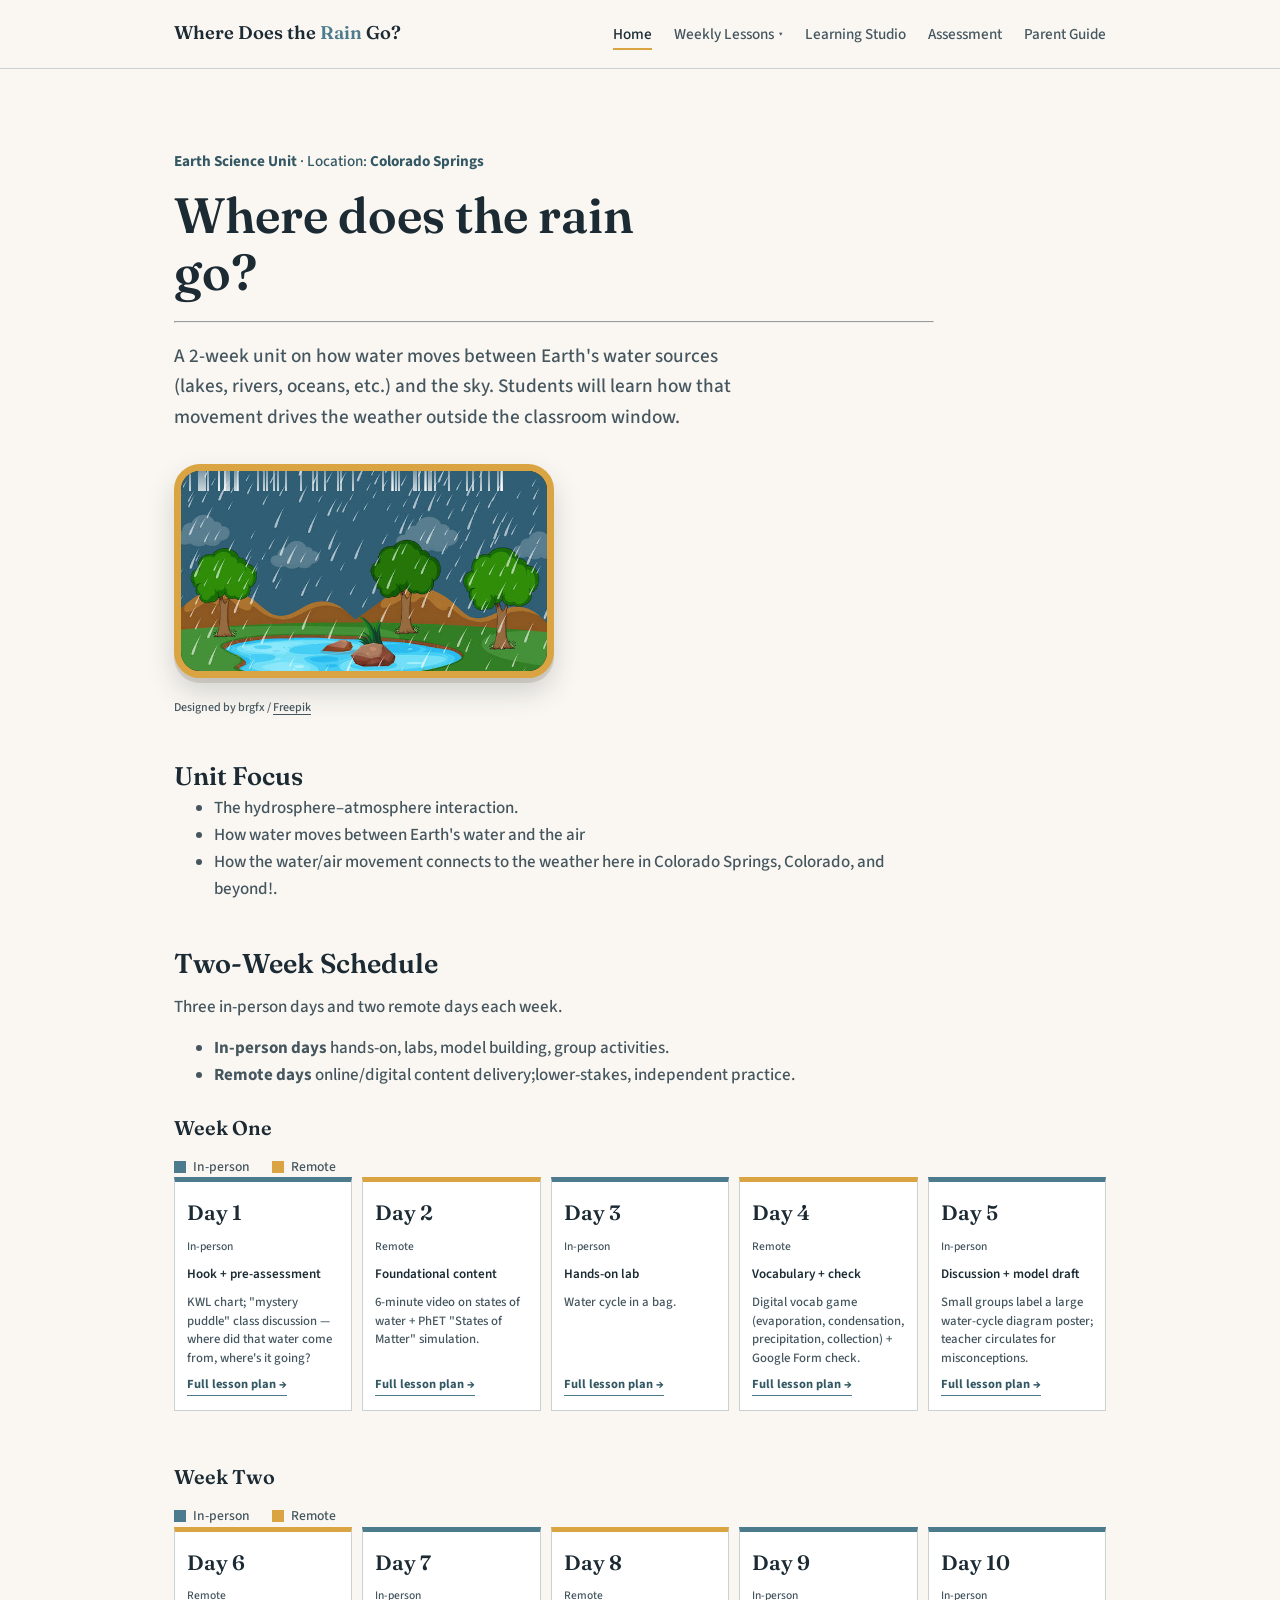
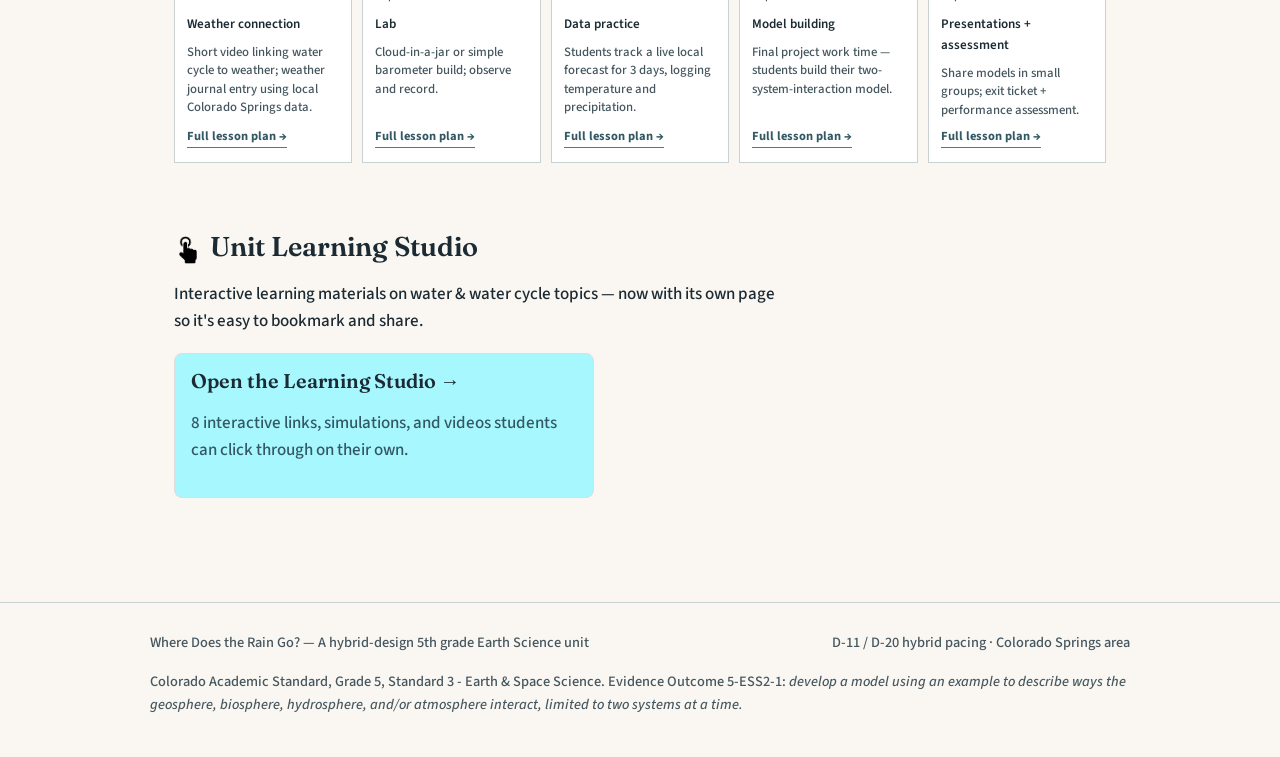
==== commit 32ca7adb: "Add files via upload" ====
--- a/index.html
+++ b/index.html
@@ -29,6 +29,7 @@
           <a href="day10-lesson.html">Day 10</a>
         </div>
       </details>
+      <a href="learning-studio.html">Learning Studio</a>
       <a href="assessment.html">Assessment</a>
       <a href="parent-guide.html">Parent Guide</a>
     </nav>
@@ -36,7 +37,7 @@
 </header>
 <main>
   <div class="hero">
-    <p class="eyebrow">Earth Science Unit · <em>Location: Colorado Springs</em></p>
+    <p class="eyebrow"><b>Earth Science Unit</b> · Location: <b>Colorado Springs</b></p>
     <h1>Where does the rain go?</h1><hr>
     <p class="lede">A 2-week unit on how water moves between Earth's water sources (lakes, rivers, oceans, etc.) and the sky. Students will learn how that movement drives the weather outside the classroom window.</p>
   </div>
@@ -103,27 +104,25 @@
   <ul class="section-lede">
     <li>The hydrosphere–atmosphere interaction.</li>
     <li>How water moves between Earth's water and the air</li>
-    <li>How the water/air movement connects to our weather.</li>
+    <li>How the water/air movement connects to the weather here in Colorado Springs, Colorado, and beyond!.</li>
   </ul>
 </div>
- 
   <section id="schedule">
     <h2>Two-Week Schedule</h2>
     <div class="focus-content">
   <p class="section-lede">Three in-person days and two remote days each week.</p>
   <ul class="section-lede">
-    <li><strong>In-person days</strong> carry anything hands-on or messy, labs, model building, group discussion.</li>
-    <li><strong>Remote days</strong> carry content delivery and lower-stakes independent practice.</li>
+    <li><strong>In-person days</strong> hands-on, labs, model building, group activities.</li>
+    <li><strong>Remote days</strong> online/digital content delivery;lower-stakes, independent practice.</li>
   </ul>
 </div>
-          <div class="legend">
+    <div class="weeks">
+      <div><br>
+       <h3>Week One</h3>
+                  <div class="legend">
            <span><span class="swatch in-person"></span> In-person</span>
            <span><span class="swatch remote"></span> Remote</span>
           </div>
-    
-    <div class="weeks">
-      <div><br><br>
-       <h3>Week One</h3>
         <div class="week-row">
           <div class="day-card in-person">
             <span class="day-num">Day 1</span>
@@ -166,9 +165,12 @@
           </div>
         </div>
       </div>
-
       <div><br>
        <h3>Week Two</h3>
+                  <div class="legend">
+           <span><span class="swatch in-person"></span> In-person</span>
+           <span><span class="swatch remote"></span> Remote</span>
+          </div>
         <div class="week-row">
           <div class="day-card remote">
             <span class="day-num">Day 6</span>
@@ -214,49 +216,19 @@
     </div>
   </section>
   <section>
-  <h2>Unit Learning Studio</h2>
-  <p>Click on the colored squares below to visit unique learning materials to help you learn more about the water cycle.</p>
-  <div class="card-grid" style="margin-top:18px;">  
-    <a class="card" href="https://artsandculture.google.com/story/xQWBUJYaNHGDDA" target="_blank" rel="noopener" style="text-decoration:none; background:#CFBBA8;">
-      <h3>Water: Droughts, Floods, and Balance</h3>
-      <p>When a farmer looks out his window, he is checking for rain...</p>
+    <h2><img src="assets/icons8-interactive-67.png" alt="" width="28" height="28" style="vertical-align:middle; margin-right:8px;">Unit Learning Studio</h2>
+    <p>Interactive learning materials on water &amp; water cycle topics — now with its own page so it's easy to bookmark and share.</p>
+    <a class="card" href="learning-studio.html" style="text-decoration:none; background:#A7F7FF; margin-top:18px; display:block; max-width:420px;">
+      <h3>Open the Learning Studio →</h3>
+      <p>8 interactive links, simulations, and videos students can click through on their own.</p>
     </a>
-    <a class="card" href="https://notebooklm.link.google/dUeSIVWXXrp4" target="_blank" rel="noopener" style="text-decoration:none; background:#DDE6CF;">
-      <h3>Water Cycle Flashcards</h3>
-      <p>A quick self-quiz on the four key terms — evaporation, condensation, precipitation, collection — good for review before the Day 4 check.</p>
-    </a>
-    <a class="card" href="https://artsandculture.google.com/experiment/passage-of-water/dAElpEyEjuE9XQ?hl=en" target="_blank" rel="noopener" style="text-decoration:none; background:#F2EDDC;">
-      <h3>Passage of Water</h3>
-      <p>An artistic, data-driven look at Earth's freshwater built with NASA satellite data — best as an "extend" resource for students who finish early.</p>
-    </a>
-    <a class="card" href="https://notebooklm.link.google/iQnkqJPyMonR" target="_blank" rel="noopener" style="text-decoration:none; background:#D3EBE9;">
-     <h3>The Planetary Engine of Earth's Water</h3>
-     <p>A narrated audio overview that zooms out from the classroom water-cycle-in-a-bag to how the same cycle works at a whole-planet scale.</p>
-    </a>
-    <a class="card" href="https://dashboard.waterdata.usgs.gov/" target="_blank" rel="noopener" style="text-decoration:none; background:#D0CCE5;">
-      <h3>USGS National Water Dashboard</h3>
-      <p>A live map of streamflow, precipitation, and water conditions — zoom in on Colorado to see real gauges near Colorado Springs update in real time.</p>
-    </a>
-        <a class="card" href="https://www.teachengineering.org/lessons/cub_humanwatercycle_lesson01" target="_blank" rel="noopener" style="text-decoration:none; background:#BAD0DE;">
-      <h3>Human Water Cycle</h3>
-      <p>A TeachEngineering lesson on how people get, use, and dispose of water, and how engineers help conserve it — a good bridge to the "human" side of the cycle.</p>
-    </a>
-        <a class="card" href="https://water.usgs.gov/edu/watercycle-kids-beg.html" target="_blank" rel="noopener" style="text-decoration:none; background:#FFF1CC;">
-      <h3>USGS Water Cycle for Kids</h3>
-      <p>The USGS's kid-friendly water cycle diagram and explanations — a solid at-home reference for the Day 5 poster-labeling activity.</p>
-    </a>
-        <a class="card" href="https://kiwibee.io/en/simulations/the-water-cycle-simulation" target="_blank" rel="noopener" style="text-decoration:none; background:#FFE0BE;">
-      <h3>The Water Cycle Interactive Simulation</h3>
-      <p>Drag clouds, trigger rain, and watch water move through evaporation, condensation, precipitation, and collection in real time.</p>
-    </a>
-  </div>
-</section>
+  </section>
 </main>
 <footer class="site-footer">
   <div class="wrap">
     <span>Where Does the Rain Go? — A hybrid-design 5th grade Earth Science unit</span>
     <span>D-11 / D-20 hybrid pacing · Colorado Springs area</span>
-    <span>Colorado Academic Standard, Grade 5, Standard 3 - Earth & Space Science. Evidence Outcome 5-ESS2-1: <i>develop a model using an example to describe ways the geosphere, biosphere, hydrosphere, and/or atmosphere interact, limited to two systems at a time.</span>
+    <span>Colorado Academic Standard, Grade 5, Standard 3 - Earth & Space Science. Evidence Outcome 5-ESS2-1: <i>develop a model using an example to describe ways the geosphere, biosphere, hydrosphere, and/or atmosphere interact, limited to two systems at a time.</i></span>
   </div>
 </footer>
 </body>
--- a/style.css
+++ b/style.css
@@ -5,9 +5,9 @@
   --ink-soft: #45565f;
   --paper: #FAF7F2;
   --paper-raised: #FFFFFF;
-  --rain: #33cc33;
+  --rain: #4B7B8C;
   --rain-deep: #335864;
-  --sun: #ff9933;
+  --sun: #D9A441;
   --soil: #6B5842;
   --line: #C9D2D0;
   --max: 760px;
@@ -256,7 +256,7 @@
 }
 
 /* ---- Section ---- */
-section { padding: 18px 0; }
+section { padding: 24px 0; }
 section h2 { font-size: 1.7rem; margin-bottom: 0.6em; }
 .section-lede {
   color: var(--ink-soft);
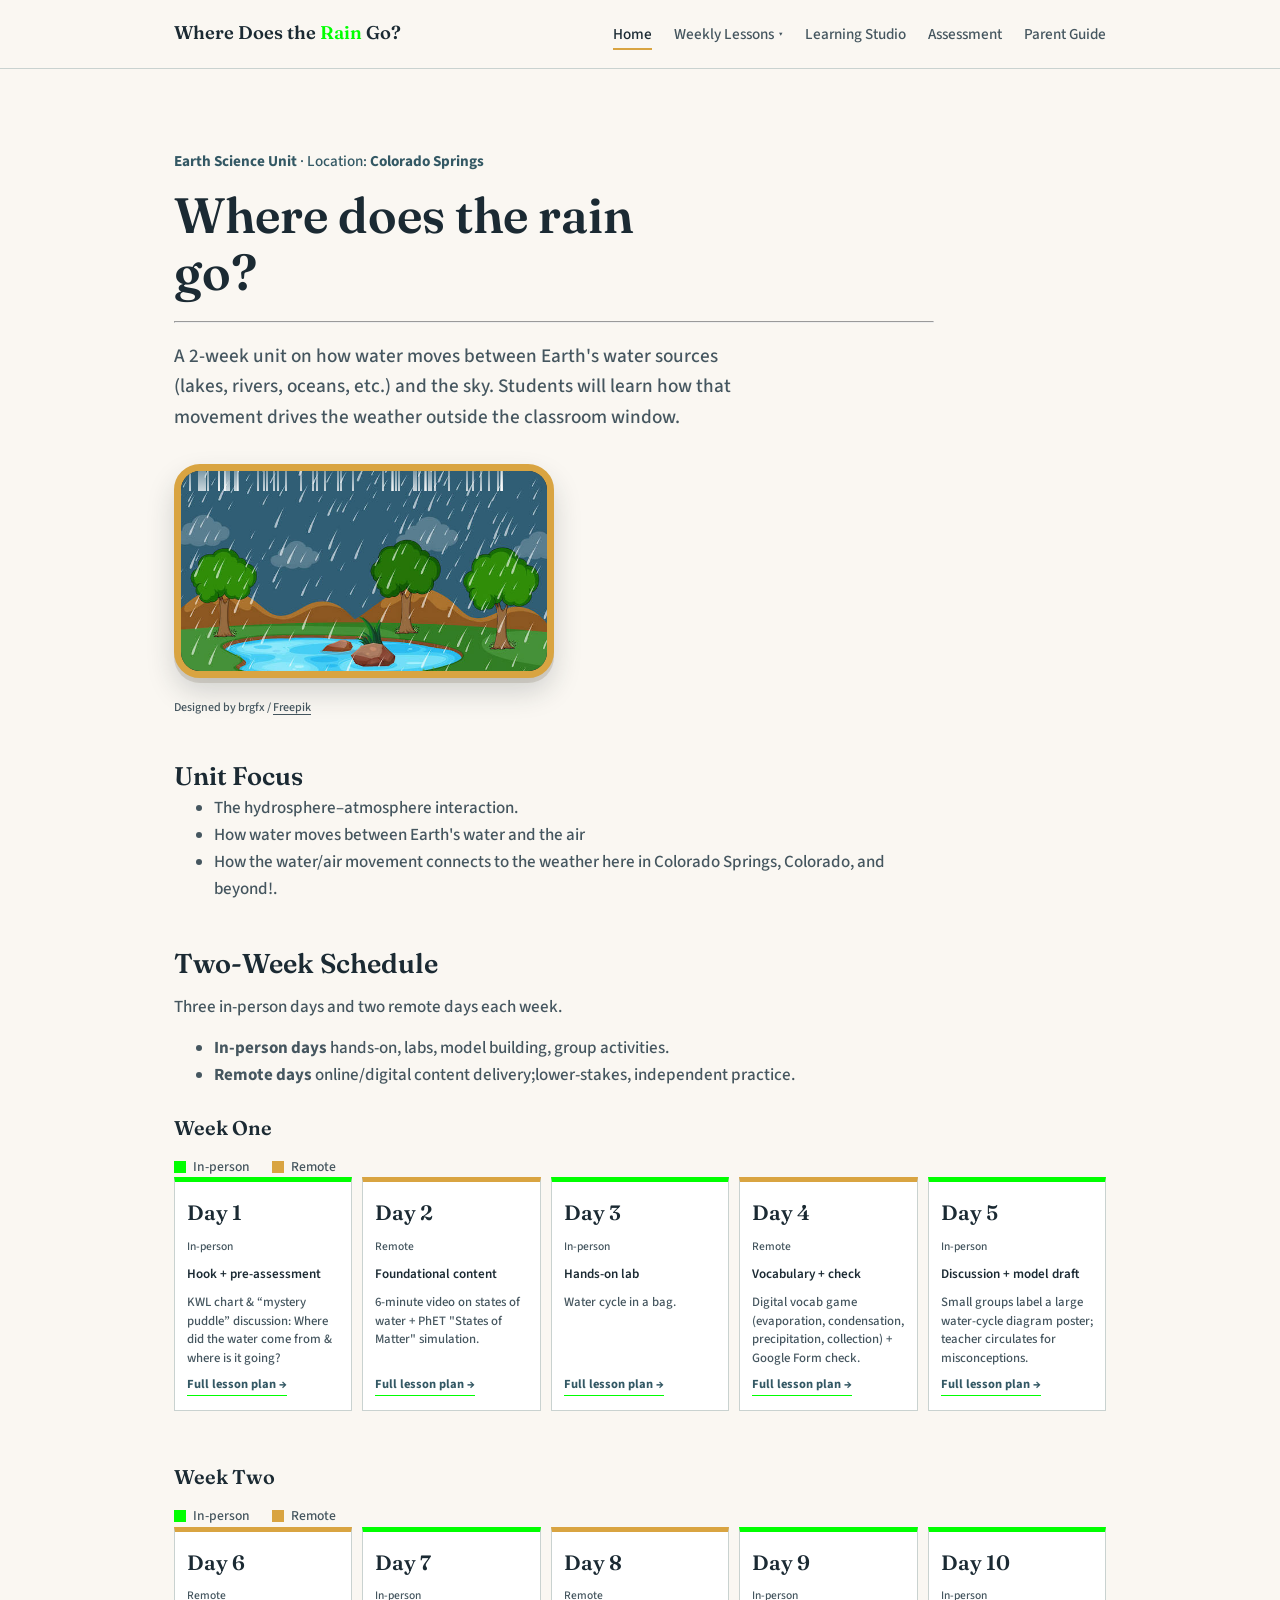
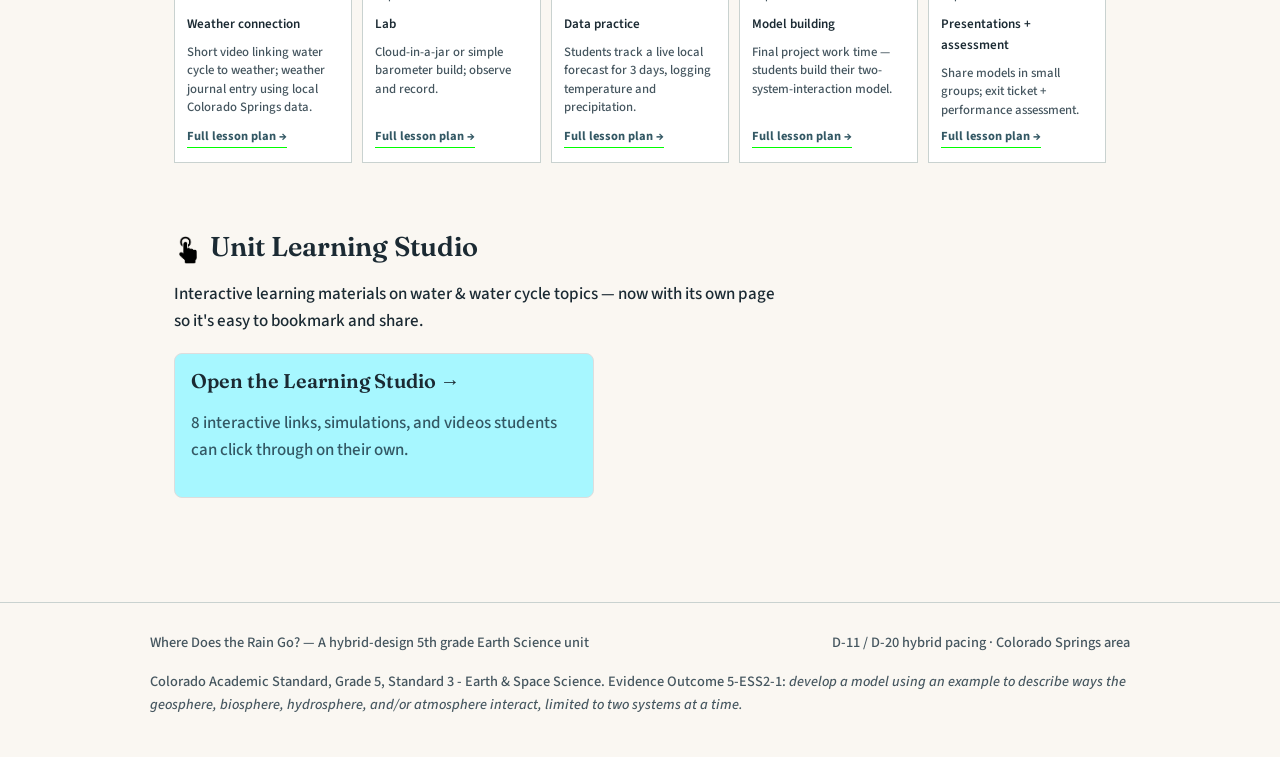
==== commit 4cf8acfc: "Update index.html" ====
--- a/index.html
+++ b/index.html
@@ -128,7 +128,7 @@
             <span class="day-num">Day 1</span>
             <span class="day-mode">In-person</span>
             <span class="day-focus">Hook + pre-assessment</span>
-            <span class="day-activity">KWL chart; "mystery puddle" class discussion — where did that water come from, where's it going?</span>
+            <span class="day-activity">KWL chart & “mystery puddle” discussion: Where did the water come from & where is it going?</span>
             <a class="day-link" href="day1-lesson.html"><b>Full lesson plan →</b></a>
           </div>
 
--- a/style.css
+++ b/style.css
@@ -5,7 +5,7 @@
   --ink-soft: #45565f;
   --paper: #FAF7F2;
   --paper-raised: #FFFFFF;
-  --rain: #4B7B8C;
+  --rain: #00FF00;
   --rain-deep: #335864;
   --sun: #D9A441;
   --soil: #6B5842;
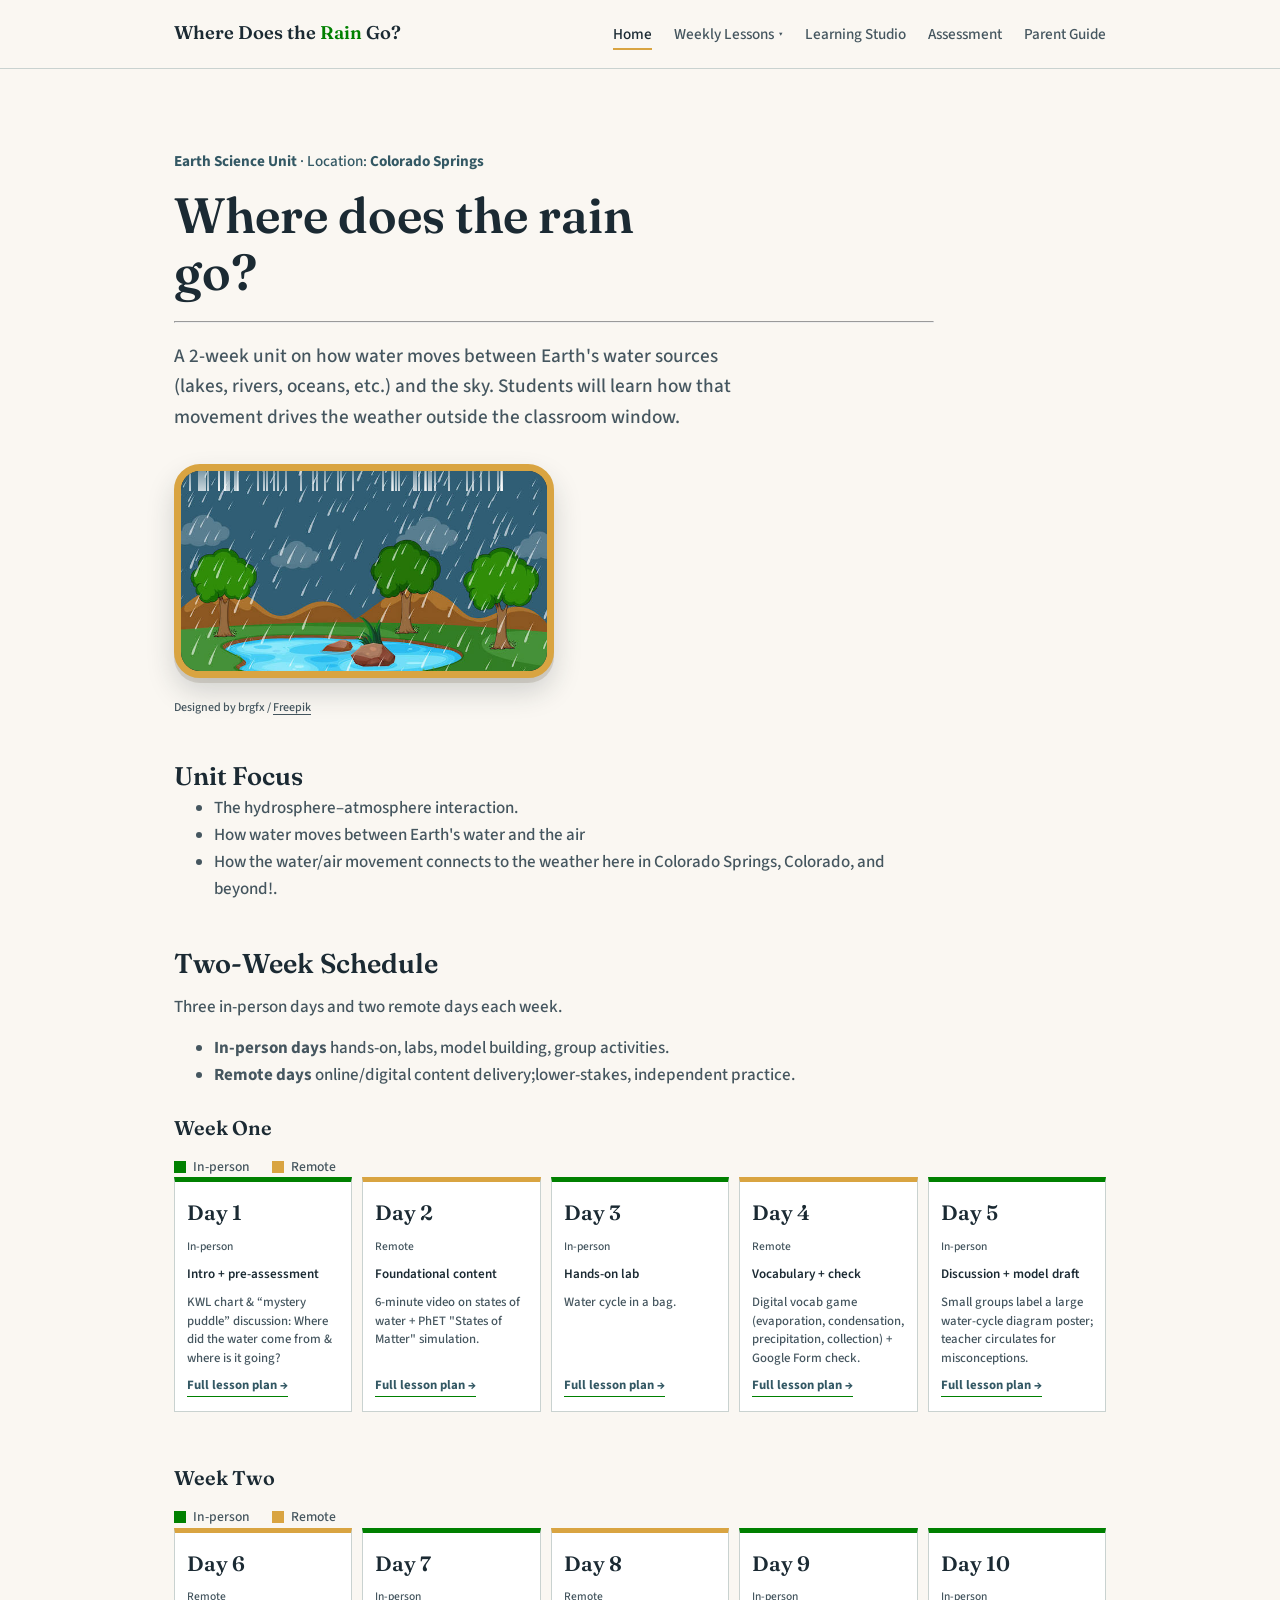
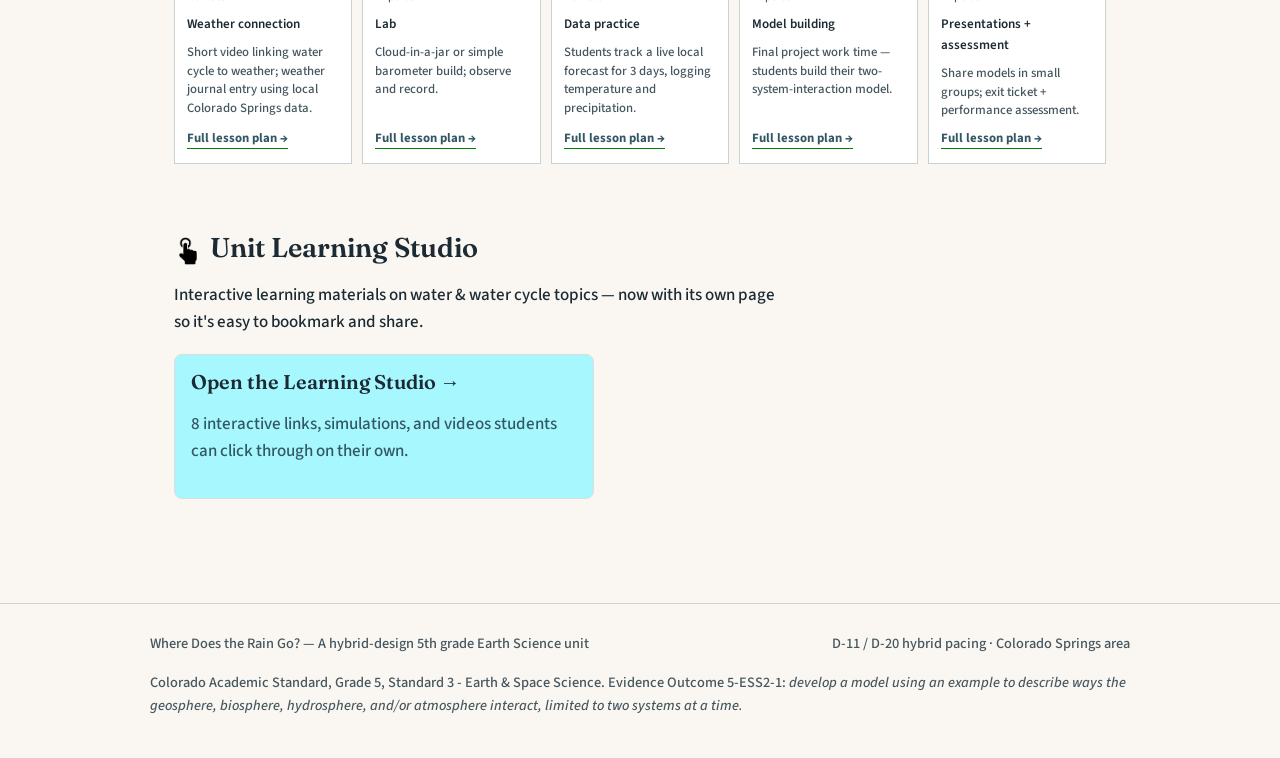
==== commit 6abbab95: "Update index.html" ====
--- a/index.html
+++ b/index.html
@@ -127,7 +127,7 @@
           <div class="day-card in-person">
             <span class="day-num">Day 1</span>
             <span class="day-mode">In-person</span>
-            <span class="day-focus">Hook + pre-assessment</span>
+            <span class="day-focus">Intro + pre-assessment</span>
             <span class="day-activity">KWL chart & “mystery puddle” discussion: Where did the water come from & where is it going?</span>
             <a class="day-link" href="day1-lesson.html"><b>Full lesson plan →</b></a>
           </div>
--- a/style.css
+++ b/style.css
@@ -5,7 +5,7 @@
   --ink-soft: #45565f;
   --paper: #FAF7F2;
   --paper-raised: #FFFFFF;
-  --rain: #00FF00;
+  --rain: #008000;
   --rain-deep: #335864;
   --sun: #D9A441;
   --soil: #6B5842;
@@ -329,7 +329,7 @@
 .day-activity { font-size: 0.8rem; color: var(--ink-soft); line-height: 1.45; }
 .day-card a.day-link {
   margin-top: auto;
-  font-size: 0.78rem;
+  font-size: 0.80rem;
   text-decoration: none;
   color: var(--rain-deep);
   border-bottom: 1px solid var(--rain);
